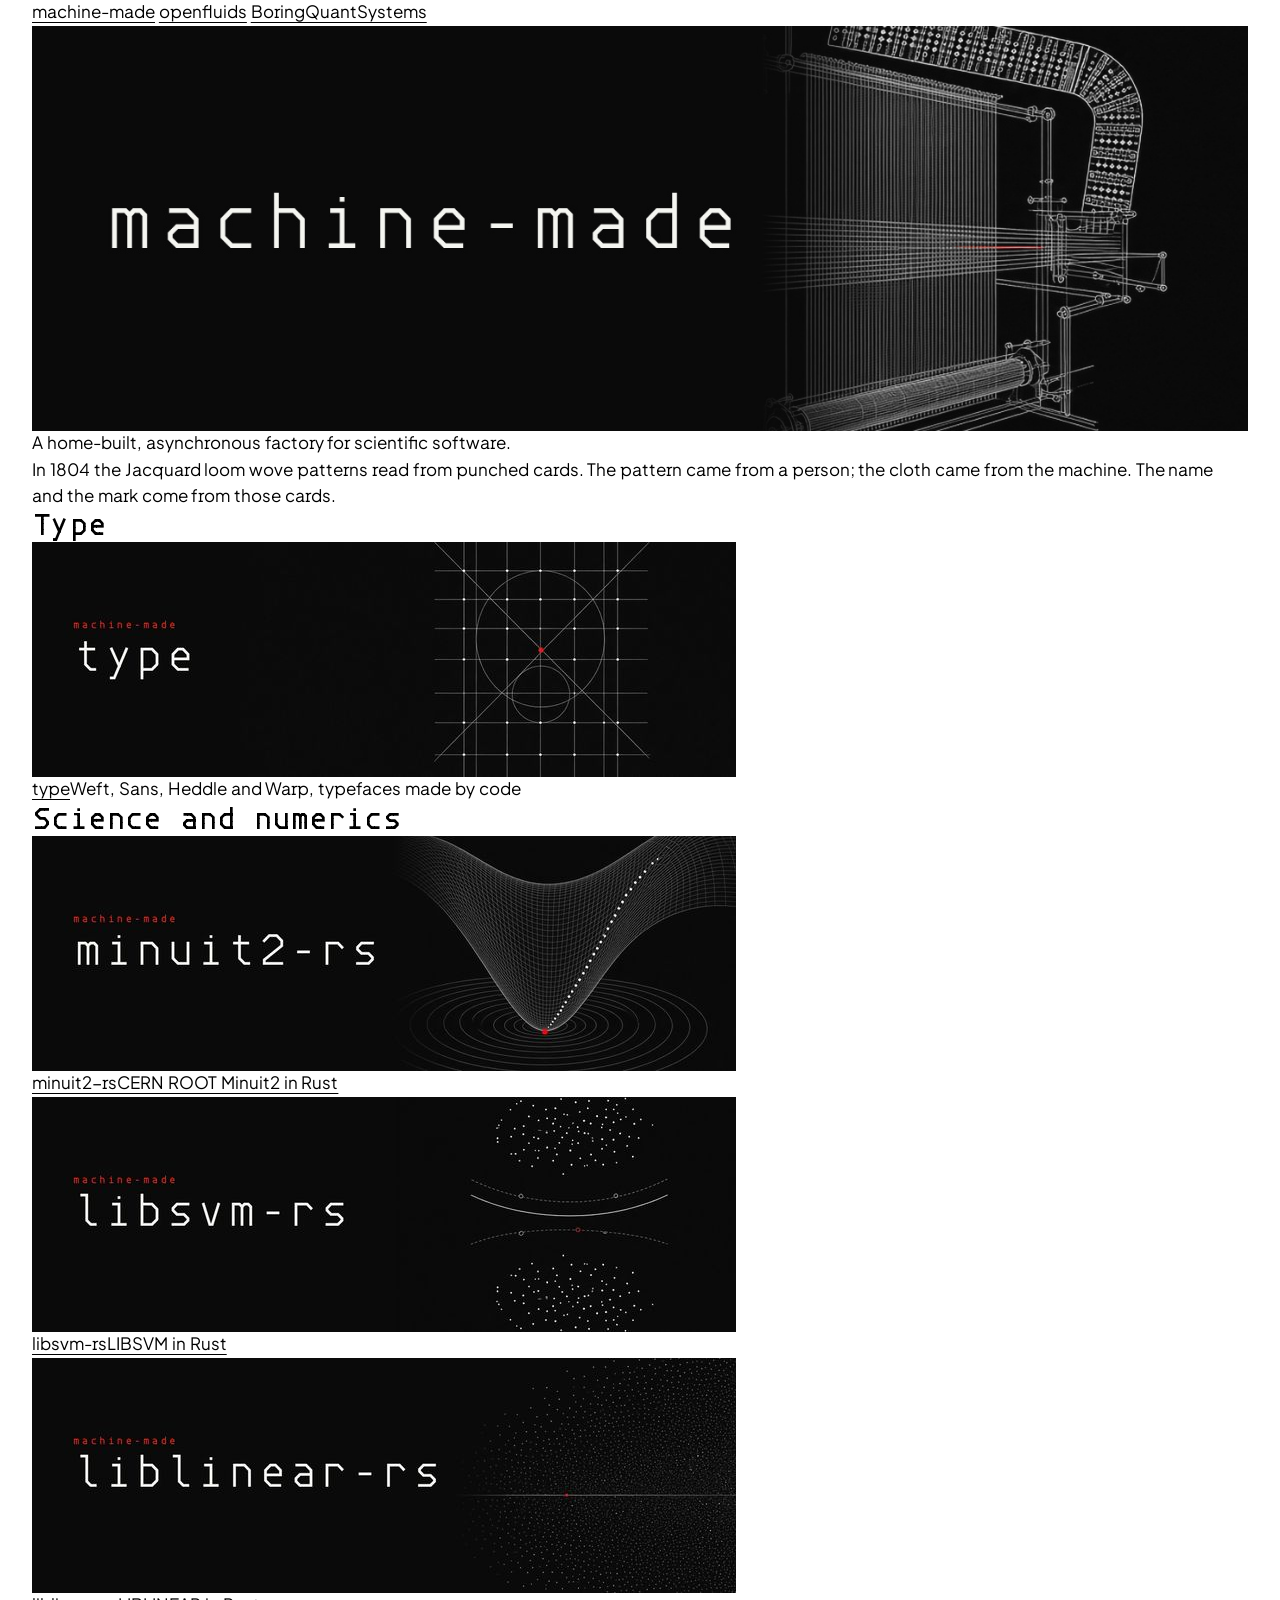
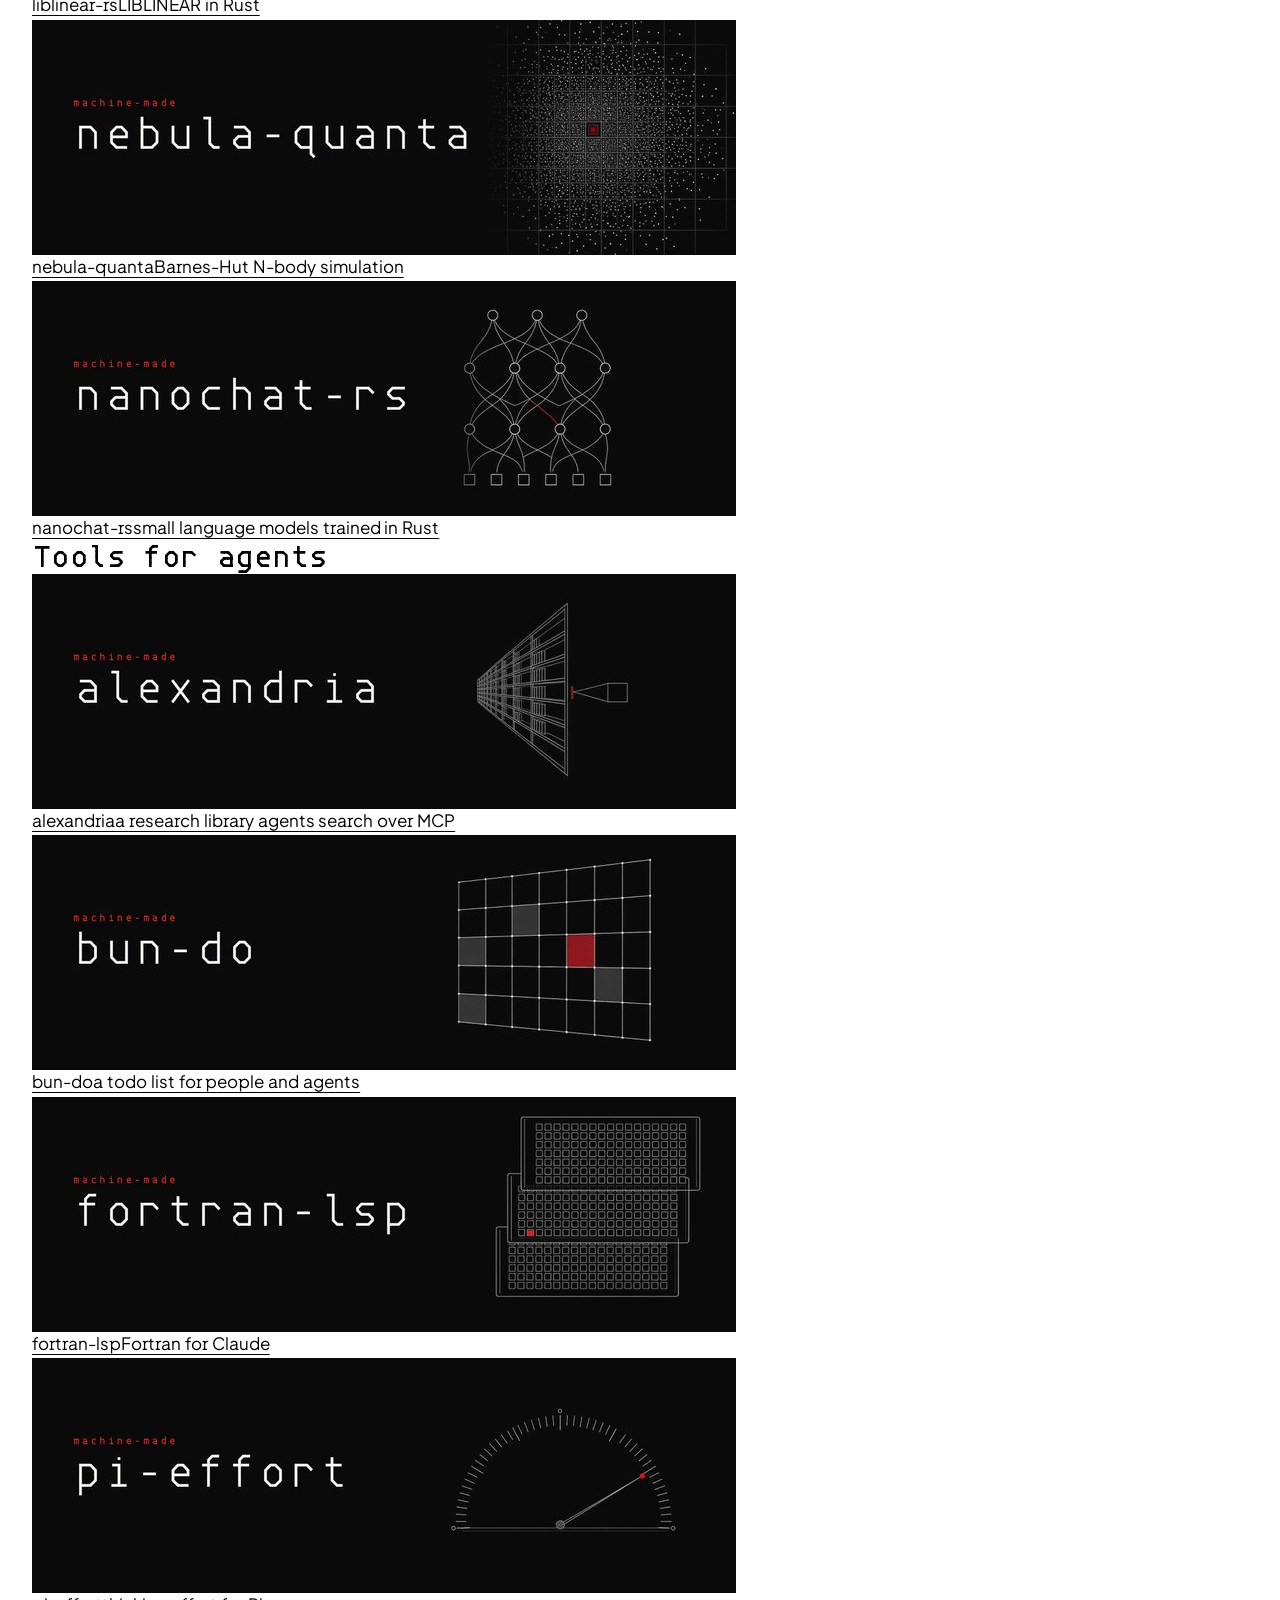
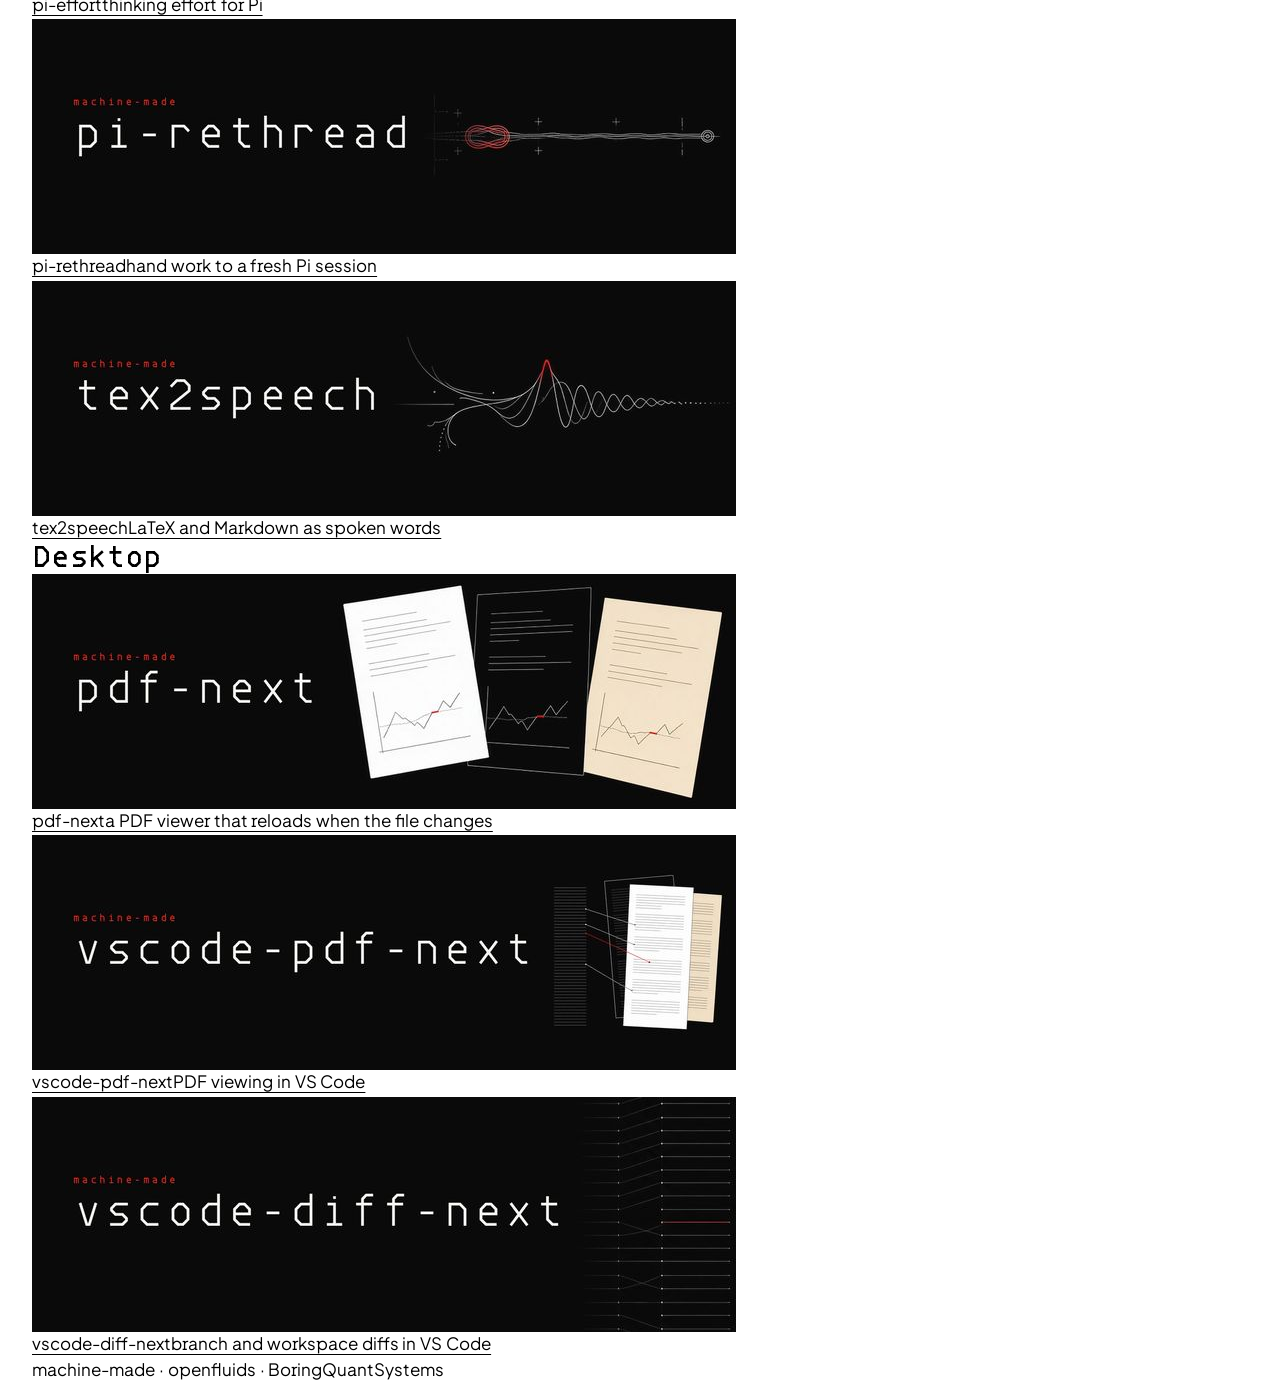
==== docs/index.html @ afbee590 "site: update docs/index.html" ====
<!doctype html>
<html lang="en">
<head>
<meta charset="utf-8">
<meta name="viewport" content="width=device-width, initial-scale=1">
<title>machine-made</title>
<meta name="description" content="A home-built, asynchronous factory for scientific software.">
<meta name="color-scheme" content="dark">
<meta name="theme-color" content="#0a0a0b">
<link rel="icon" href="mark.svg" type="image/svg+xml">
<link rel="preload" href="fonts/mm-weft.woff2" as="font" type="font/woff2" crossorigin>
<link rel="stylesheet" href="style.css">
</head>
<body>
<a class="skip" href="#main">Skip to content</a>
<header class="wrap">
<nav class="bar" aria-label="Sites">
<a href="https://machine-made.github.io/" aria-current="page">machine-made</a>
<a href="https://openfluids.github.io/">openfluids</a>
<a href="https://boringquantsystems.github.io/">BoringQuantSystems</a>
</nav>
<h1><img class="banner" src="img/banner.jpg" width="1408" height="469" alt="machine-made"></h1>
</header>
<main id="main" class="wrap">
<div class="duo">
<p class="line">A home-built, asynchronous factory for scientific software.</p>
<p class="blurb">In 1804 the Jacquard loom wove patterns read from punched cards. The pattern came from a person; the cloth came from the machine. The name and the mark come from those cards.</p>
</div>
<section aria-labelledby="g-type">
<h2 class="lbl" id="g-type">Type</h2>
<ul class="grid">
<li class="plate"><a class="pic" href="https://github.com/machine-made/type"><img src="img/type.jpg" width="704" height="235" loading="lazy" alt="type"></a><a class="nm" href="https://machine-made.github.io/type/">type</a><span class="ds">Weft, Sans, Heddle and Warp, typefaces made by code</span></li>
</ul>
</section>
<section aria-labelledby="g-science-and-numerics">
<h2 class="lbl" id="g-science-and-numerics">Science and numerics</h2>
<ul class="grid">
<li class="plate"><a class="whole" href="https://github.com/machine-made/minuit2-rs"><img src="img/minuit2-rs.jpg" width="704" height="235" loading="lazy" alt="minuit2-rs"><span class="nm">minuit2-rs</span><span class="ds">CERN ROOT Minuit2 in Rust</span></a></li>
<li class="plate"><a class="whole" href="https://github.com/machine-made/libsvm-rs"><img src="img/libsvm-rs.jpg" width="704" height="235" loading="lazy" alt="libsvm-rs"><span class="nm">libsvm-rs</span><span class="ds">LIBSVM in Rust</span></a></li>
<li class="plate"><a class="whole" href="https://github.com/machine-made/liblinear-rs"><img src="img/liblinear-rs.jpg" width="704" height="235" loading="lazy" alt="liblinear-rs"><span class="nm">liblinear-rs</span><span class="ds">LIBLINEAR in Rust</span></a></li>
<li class="plate"><a class="whole" href="https://github.com/machine-made/nebula-quanta"><img src="img/nebula-quanta.jpg" width="704" height="235" loading="lazy" alt="nebula-quanta"><span class="nm">nebula-quanta</span><span class="ds">Barnes-Hut N-body simulation</span></a></li>
<li class="plate"><a class="whole" href="https://github.com/machine-made/nanochat-rs"><img src="img/nanochat-rs.jpg" width="704" height="235" loading="lazy" alt="nanochat-rs"><span class="nm">nanochat-rs</span><span class="ds">small language models trained in Rust</span></a></li>
</ul>
</section>
<section aria-labelledby="g-tools-for-agents">
<h2 class="lbl" id="g-tools-for-agents">Tools for agents</h2>
<ul class="grid">
<li class="plate"><a class="whole" href="https://github.com/machine-made/alexandria"><img src="img/alexandria.jpg" width="704" height="235" loading="lazy" alt="alexandria"><span class="nm">alexandria</span><span class="ds">a research library agents search over MCP</span></a></li>
<li class="plate"><a class="whole" href="https://github.com/machine-made/bun-do"><img src="img/bun-do.jpg" width="704" height="235" loading="lazy" alt="bun-do"><span class="nm">bun-do</span><span class="ds">a todo list for people and agents</span></a></li>
<li class="plate"><a class="whole" href="https://github.com/machine-made/fortran-lsp"><img src="img/fortran-lsp.jpg" width="704" height="235" loading="lazy" alt="fortran-lsp"><span class="nm">fortran-lsp</span><span class="ds">Fortran for Claude</span></a></li>
<li class="plate"><a class="whole" href="https://github.com/machine-made/pi-effort"><img src="img/pi-effort.jpg" width="704" height="235" loading="lazy" alt="pi-effort"><span class="nm">pi-effort</span><span class="ds">thinking effort for Pi</span></a></li>
<li class="plate"><a class="whole" href="https://github.com/machine-made/pi-rethread"><img src="img/pi-rethread.jpg" width="704" height="235" loading="lazy" alt="pi-rethread"><span class="nm">pi-rethread</span><span class="ds">hand work to a fresh Pi session</span></a></li>
<li class="plate"><a class="whole" href="https://github.com/machine-made/tex2speech"><img src="img/tex2speech.jpg" width="704" height="235" loading="lazy" alt="tex2speech"><span class="nm">tex2speech</span><span class="ds">LaTeX and Markdown as spoken words</span></a></li>
</ul>
</section>
<section aria-labelledby="g-desktop">
<h2 class="lbl" id="g-desktop">Desktop</h2>
<ul class="grid">
<li class="plate"><a class="whole" href="https://github.com/machine-made/pdf-next"><img src="img/pdf-next.jpg" width="704" height="235" loading="lazy" alt="pdf-next"><span class="nm">pdf-next</span><span class="ds">a PDF viewer that reloads when the file changes</span></a></li>
<li class="plate"><a class="whole" href="https://github.com/machine-made/vscode-pdf-next"><img src="img/vscode-pdf-next.jpg" width="704" height="235" loading="lazy" alt="vscode-pdf-next"><span class="nm">vscode-pdf-next</span><span class="ds">PDF viewing in VS Code</span></a></li>
<li class="plate"><a class="whole" href="https://github.com/machine-made/vscode-diff-next"><img src="img/vscode-diff-next.jpg" width="704" height="235" loading="lazy" alt="vscode-diff-next"><span class="nm">vscode-diff-next</span><span class="ds">branch and workspace diffs in VS Code</span></a></li>
</ul>
</section>
</main>
<footer class="wrap">
<p>machine-made &middot; openfluids &middot; BoringQuantSystems</p>
</footer>
</body>
</html>
---- docs/style.css ----
:root{--bg:#ffffff;--fg:#000000;--muted:#595959;--rule:#d9d9d9;--red:#e5251c;--split:34.091%;--frame-ratio:1408 / 469;--weave-ratio:928 / 469;--name-chars:12;}
@media (prefers-color-scheme:dark){:root{--bg:#000000;--fg:#ffffff;--muted:#a6a6a6;--rule:#2e2e2e;--red:#e5251c;}}
@font-face {
  font-family: "machine-made Weft";
  src: url(fonts/mm-weft.woff2) format("woff2");
  font-weight: 100 900;
  font-style: normal;
  font-display: swap;
}

@font-face {
  font-family: "machine-made Sans";
  src: url(fonts/mm-sans.woff2) format("woff2");
  font-weight: 200 800;
  font-style: normal;
  font-display: swap;
}

:root {
  --sans: "machine-made Sans", system-ui, -apple-system, "Segoe UI", Roboto, sans-serif;
  --mono: "machine-made Weft", ui-monospace, "SF Mono", Menlo, Consolas, monospace;
  --s-1: 0.85rem;
  --s0: 1.0625rem;
  --s1: 1.328rem;
  --s2: 1.66rem;
  --sp-1: 4px;
  --sp-2: 8px;
  --sp-3: 16px;
  --sp-4: 24px;
  --sp-5: 32px;
  --sp-6: 48px;
  --sp-7: 64px;
  --sp-8: 96px;
  --sp-9: 128px;
  --gutter: 16px;
  --column-gap: 24px;
  --max: 1280px;
  --measure: 34rem;
  /* Weft is wide: every glyph has a 750-unit advance and narrow ink, so mono type is set tighter. */
  --mono-track: -0.06em;
  --mono-track-small: -0.03em;
  --section: var(--sp-8);
}

@media (min-width: 720px) {
  :root {
    --gutter: 24px;
  }
}

@media (min-width: 1100px) {
  :root {
    --gutter: 32px;
    --section: var(--sp-9);
  }
}

*,
*::before,
*::after {
  box-sizing: border-box;
}

html {
  color-scheme: light dark;
  -webkit-text-size-adjust: 100%;
  text-size-adjust: 100%;
}

body {
  margin: 0;
  min-height: 100vh;
  background: var(--bg);
  color: var(--fg);
  font-family: var(--sans);
  font-size: var(--s0);
  line-height: 1.55;
  /* The word space of machine-made Sans is narrow (170 units). */
  word-spacing: 0.05em;
  -webkit-font-smoothing: antialiased;
  text-rendering: optimizeLegibility;
}

h1,
h2,
h3,
p,
ul {
  margin: 0;
}

ul {
  padding: 0;
  list-style: none;
}

img {
  display: block;
  max-width: 100%;
  height: auto;
}

a {
  color: inherit;
  text-decoration-line: underline;
  text-decoration-thickness: 1px;
  text-underline-offset: 0.22em;
}

a:hover {
  text-decoration-thickness: 2px;
}

a:focus-visible {
  outline: 2px solid var(--fg);
  outline-offset: 3px;
}

.skip {
  position: absolute;
  top: -5rem;
  left: var(--gutter);
  z-index: 10;
  padding: var(--sp-2) var(--sp-3);
  background: var(--fg);
  color: var(--bg);
  font-family: var(--mono);
  font-size: var(--s-1);
  letter-spacing: var(--mono-track-small);
}

.skip:focus {
  top: var(--gutter);
}

.wrap {
  width: min(100% - 2 * var(--gutter), var(--max));
  margin-inline: auto;
}

h1,
h2,
.skip,
.projects a,
footer > .wrap {
  word-spacing: normal;
}

h2 {
  font-family: var(--mono);
  font-weight: 500;
  font-size: var(--s2);
  line-height: 1.2;
  letter-spacing: var(--mono-track);
  text-wrap: balance;
}

p {
  text-wrap: pretty;
}

.tabs {
  padding-top: var(--gutter);
}

.tabs ul {
  display: flex;
  flex-wrap: wrap;
  gap: var(--sp-2) var(--sp-4);
  margin: 0;
  padding: 0 0 var(--sp-2);
  list-style: none;
  border-bottom: 1px solid var(--rule);
}

.tabs a {
  font-family: var(--mono);
  font-size: var(--s-1);
  letter-spacing: var(--mono-track-small);
  color: var(--muted);
  text-decoration: none;
}

.tabs a:hover,
.tabs a[aria-current="page"] {
  color: var(--fg);
  text-decoration: underline;
  text-underline-offset: 0.3em;
}

.masthead {
  padding-top: var(--gutter);
}

.masthead-frame {
  display: flex;
  flex-direction: column;
}

.masthead-text {
  container-type: inline-size;
  display: flex;
  flex-direction: column;
  gap: var(--sp-6);
  padding-block: var(--sp-5) var(--sp-6);
}

.mark {
  width: 3.5rem;
  height: 3.5rem;
}

/* Weft sets 0.75 em a character, 0.67 em with the -0.08 em tracking. A long name shrinks to fit its
   column instead of running into the weave; a short name keeps the size the scale gives it. */
.masthead h1 {
  font-family: var(--mono);
  font-weight: 500;
  font-size: min(clamp(1.9rem, 9vw, 3rem), calc(95cqi / (var(--name-chars) * 0.67)));
  line-height: 1;
  letter-spacing: -0.08em;
  /* FRAG 12: ink-trap notches, the body-safe range of Weft. Only the name has it. */
  font-variation-settings: "FRAG" 12;
}

.tagline,
.subtitle {
  font-size: var(--s1);
  line-height: 1.3;
}

.tagline {
  margin-top: var(--sp-3);
}

.tagline span {
  display: block;
}

.subtitle {
  margin-top: var(--sp-1);
  color: var(--muted);
}

.hero {
  width: 100%;
  aspect-ratio: var(--weave-ratio);
  object-fit: cover;
  object-position: 100% 50%;
}

@media (min-width: 720px) {
  .hero {
    aspect-ratio: var(--frame-ratio);
  }

  .masthead-frame {
    position: relative;
  }

  .masthead-text {
    position: absolute;
    inset: 0 auto 0 0;
    z-index: 1;
    width: var(--split);
    justify-content: space-between;
    padding: 0 var(--sp-3) var(--sp-3) 0;
  }

  .mark {
    width: clamp(2rem, 4.4vw, 3.5rem);
    height: clamp(2rem, 4.4vw, 3.5rem);
  }

  .masthead h1 {
    font-size: min(clamp(1.5rem, 3.4vw, 3.25rem), calc(95cqi / (var(--name-chars) * 0.67)));
  }

  .tagline {
    margin-top: var(--sp-4);
  }

  .tagline,
  .subtitle {
    font-size: clamp(1rem, 1.5vw, var(--s1));
  }
}

.section {
  margin-top: var(--section);
}

.section > .wrap {
  padding-top: var(--sp-4);
}

.punch {
  display: block;
  width: min(100% - 2 * var(--gutter), var(--max));
  height: 8px;
  margin-inline: auto;
  object-fit: none;
  object-position: left center;
}

.split h2 {
  margin-bottom: var(--sp-4);
}

@media (min-width: 720px) {
  .split {
    display: grid;
    grid-template-columns: var(--split) minmax(0, 1fr);
    align-items: baseline;
  }

  .split h2 {
    margin-bottom: 0;
  }
}

.split > p,
.projects p,
.papers p {
  max-width: var(--measure);
}

.projects li,
.papers li {
  display: grid;
  position: relative;
  gap: var(--sp-1);
  padding-block: var(--sp-3);
}

.projects li:first-child,
.papers li:first-child {
  padding-top: 0;
}

.projects li + li,
.papers li + li {
  border-top: 1px solid var(--rule);
}

@media (min-width: 1000px) {
  .projects li,
  .papers li {
    grid-template-columns: 13rem minmax(0, 1fr);
    gap: var(--sp-4);
    align-items: baseline;
  }
}

.papers .status {
  font-family: var(--mono);
  font-size: var(--s-1);
  letter-spacing: var(--mono-track-small);
  color: var(--muted);
}

.projects a {
  justify-self: start;
  font-family: var(--mono);
  font-weight: 500;
  letter-spacing: var(--mono-track-small);
}

.projects .site {
  position: relative;
  z-index: 1;
  margin-left: var(--sp-2);
  font-family: var(--mono);
  font-weight: 500;
  letter-spacing: var(--mono-track-small);
}

.projects .site::after {
  content: none;
}

.projects a::after {
  content: "";
  position: absolute;
  inset: 0;
}

.projects a:focus-visible {
  outline: none;
}

.projects a:focus-visible::after {
  outline: 2px solid var(--fg);
  outline-offset: -2px;
}

footer > .wrap {
  display: flex;
  flex-wrap: wrap;
  justify-content: space-between;
  gap: var(--sp-2) var(--sp-4);
  padding-bottom: var(--sp-7);
  color: var(--muted);
  font-family: var(--mono);
  font-size: var(--s-1);
  letter-spacing: var(--mono-track-small);
}
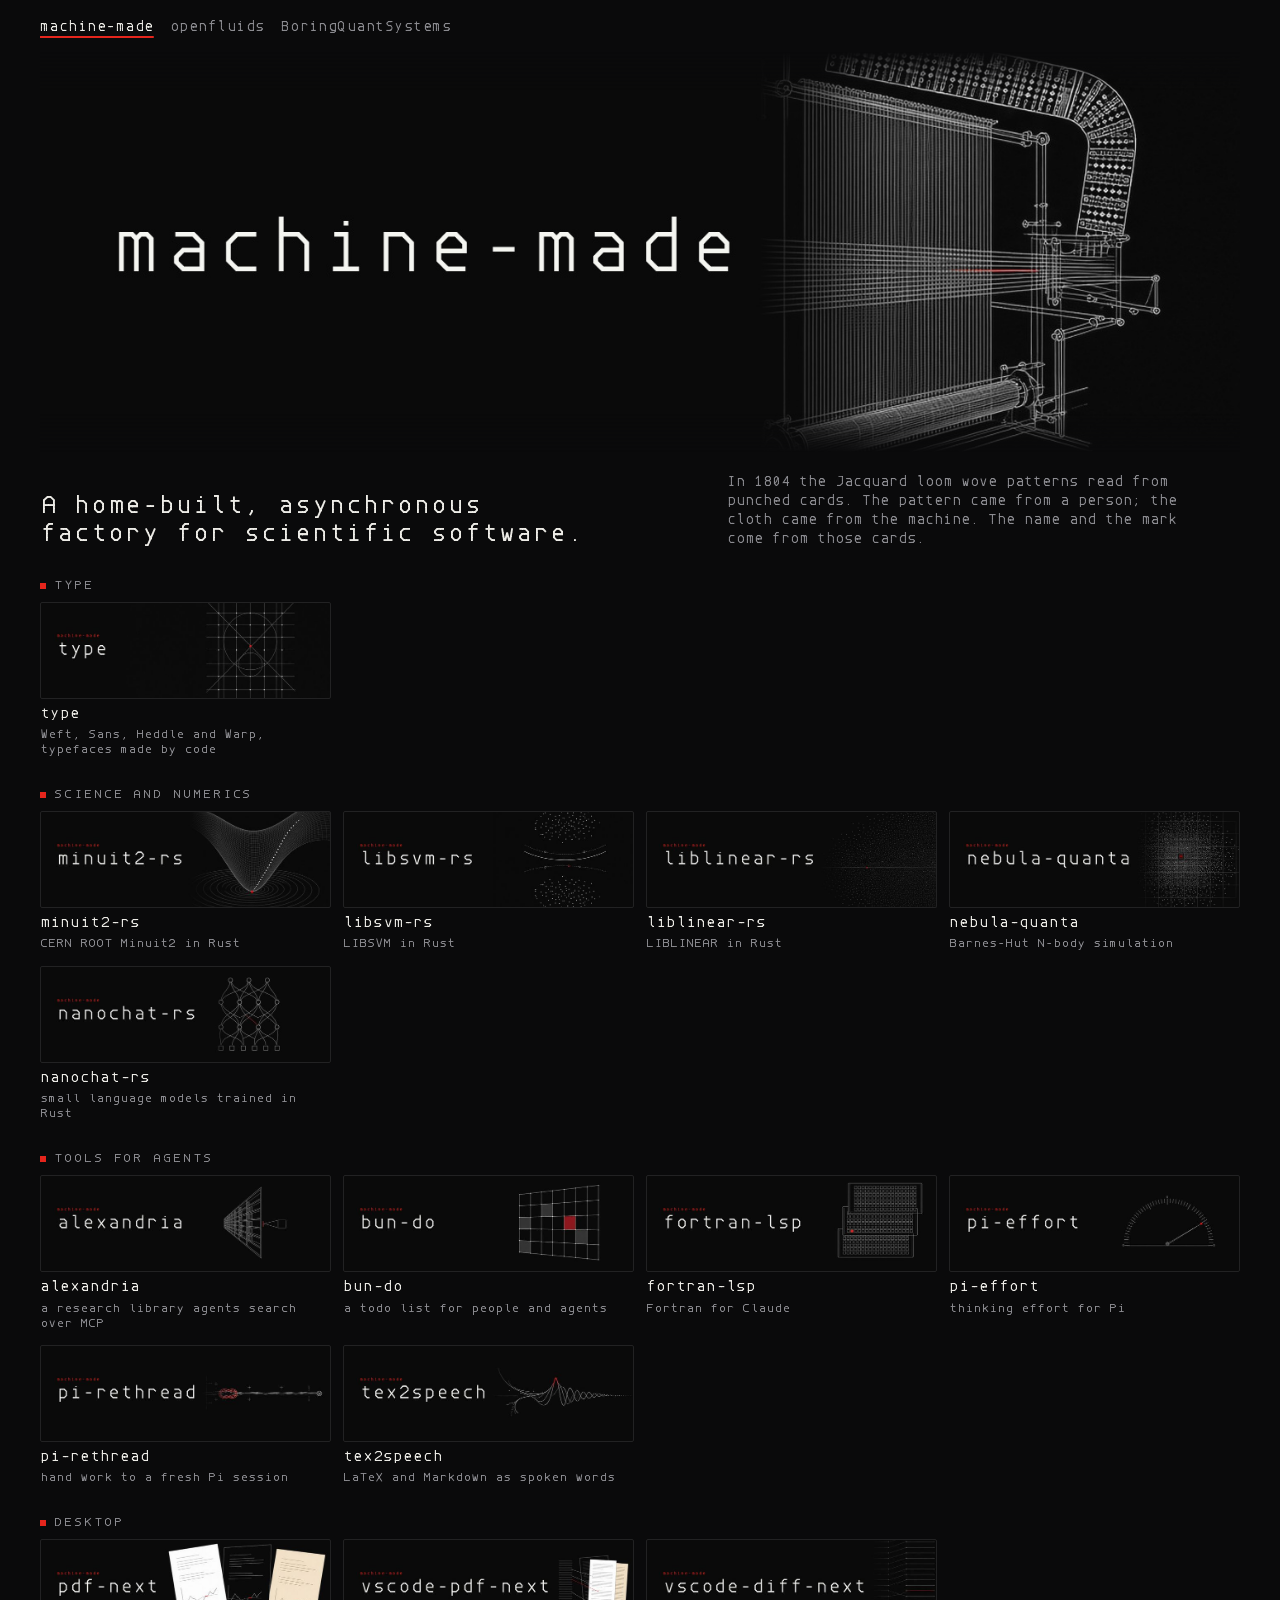
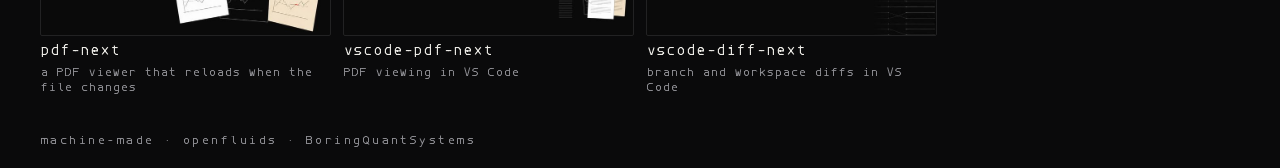
==== commit 539b3631: "site: update docs/index.html" ====
--- a/docs/index.html
+++ b/docs/index.html
@@ -29,36 +29,36 @@
 <section aria-labelledby="g-type">
 <h2 class="lbl" id="g-type">Type</h2>
 <ul class="grid">
-<li class="plate"><a class="pic" href="https://github.com/machine-made/type"><img src="img/type.jpg" width="704" height="235" loading="lazy" alt="type"></a><a class="nm" href="https://machine-made.github.io/type/">type</a><span class="ds">Weft, Sans, Heddle and Warp, typefaces made by code</span></li>
+<li class="plate"><a class="pic" href="https://github.com/machine-made/type" aria-label="type repository"><img src="img/type.jpg" width="704" height="235" loading="lazy" alt=""></a><a class="nm" href="https://machine-made.github.io/type/">type</a><span class="ds">Weft, Sans, Heddle and Warp, typefaces made by code</span></li>
 </ul>
 </section>
 <section aria-labelledby="g-science-and-numerics">
 <h2 class="lbl" id="g-science-and-numerics">Science and numerics</h2>
 <ul class="grid">
-<li class="plate"><a class="whole" href="https://github.com/machine-made/minuit2-rs"><img src="img/minuit2-rs.jpg" width="704" height="235" loading="lazy" alt="minuit2-rs"><span class="nm">minuit2-rs</span><span class="ds">CERN ROOT Minuit2 in Rust</span></a></li>
-<li class="plate"><a class="whole" href="https://github.com/machine-made/libsvm-rs"><img src="img/libsvm-rs.jpg" width="704" height="235" loading="lazy" alt="libsvm-rs"><span class="nm">libsvm-rs</span><span class="ds">LIBSVM in Rust</span></a></li>
-<li class="plate"><a class="whole" href="https://github.com/machine-made/liblinear-rs"><img src="img/liblinear-rs.jpg" width="704" height="235" loading="lazy" alt="liblinear-rs"><span class="nm">liblinear-rs</span><span class="ds">LIBLINEAR in Rust</span></a></li>
-<li class="plate"><a class="whole" href="https://github.com/machine-made/nebula-quanta"><img src="img/nebula-quanta.jpg" width="704" height="235" loading="lazy" alt="nebula-quanta"><span class="nm">nebula-quanta</span><span class="ds">Barnes-Hut N-body simulation</span></a></li>
-<li class="plate"><a class="whole" href="https://github.com/machine-made/nanochat-rs"><img src="img/nanochat-rs.jpg" width="704" height="235" loading="lazy" alt="nanochat-rs"><span class="nm">nanochat-rs</span><span class="ds">small language models trained in Rust</span></a></li>
+<li class="plate"><a class="whole" href="https://github.com/machine-made/minuit2-rs"><img src="img/minuit2-rs.jpg" width="704" height="235" loading="lazy" alt=""><span class="nm">minuit2-rs</span><span class="ds">CERN ROOT Minuit2 in Rust</span></a></li>
+<li class="plate"><a class="whole" href="https://github.com/machine-made/libsvm-rs"><img src="img/libsvm-rs.jpg" width="704" height="235" loading="lazy" alt=""><span class="nm">libsvm-rs</span><span class="ds">LIBSVM in Rust</span></a></li>
+<li class="plate"><a class="whole" href="https://github.com/machine-made/liblinear-rs"><img src="img/liblinear-rs.jpg" width="704" height="235" loading="lazy" alt=""><span class="nm">liblinear-rs</span><span class="ds">LIBLINEAR in Rust</span></a></li>
+<li class="plate"><a class="whole" href="https://github.com/machine-made/nebula-quanta"><img src="img/nebula-quanta.jpg" width="704" height="235" loading="lazy" alt=""><span class="nm">nebula-quanta</span><span class="ds">Barnes-Hut N-body simulation</span></a></li>
+<li class="plate"><a class="whole" href="https://github.com/machine-made/nanochat-rs"><img src="img/nanochat-rs.jpg" width="704" height="235" loading="lazy" alt=""><span class="nm">nanochat-rs</span><span class="ds">small language models trained in Rust</span></a></li>
 </ul>
 </section>
 <section aria-labelledby="g-tools-for-agents">
 <h2 class="lbl" id="g-tools-for-agents">Tools for agents</h2>
 <ul class="grid">
-<li class="plate"><a class="whole" href="https://github.com/machine-made/alexandria"><img src="img/alexandria.jpg" width="704" height="235" loading="lazy" alt="alexandria"><span class="nm">alexandria</span><span class="ds">a research library agents search over MCP</span></a></li>
-<li class="plate"><a class="whole" href="https://github.com/machine-made/bun-do"><img src="img/bun-do.jpg" width="704" height="235" loading="lazy" alt="bun-do"><span class="nm">bun-do</span><span class="ds">a todo list for people and agents</span></a></li>
-<li class="plate"><a class="whole" href="https://github.com/machine-made/fortran-lsp"><img src="img/fortran-lsp.jpg" width="704" height="235" loading="lazy" alt="fortran-lsp"><span class="nm">fortran-lsp</span><span class="ds">Fortran for Claude</span></a></li>
-<li class="plate"><a class="whole" href="https://github.com/machine-made/pi-effort"><img src="img/pi-effort.jpg" width="704" height="235" loading="lazy" alt="pi-effort"><span class="nm">pi-effort</span><span class="ds">thinking effort for Pi</span></a></li>
-<li class="plate"><a class="whole" href="https://github.com/machine-made/pi-rethread"><img src="img/pi-rethread.jpg" width="704" height="235" loading="lazy" alt="pi-rethread"><span class="nm">pi-rethread</span><span class="ds">hand work to a fresh Pi session</span></a></li>
-<li class="plate"><a class="whole" href="https://github.com/machine-made/tex2speech"><img src="img/tex2speech.jpg" width="704" height="235" loading="lazy" alt="tex2speech"><span class="nm">tex2speech</span><span class="ds">LaTeX and Markdown as spoken words</span></a></li>
+<li class="plate"><a class="whole" href="https://github.com/machine-made/alexandria"><img src="img/alexandria.jpg" width="704" height="235" loading="lazy" alt=""><span class="nm">alexandria</span><span class="ds">a research library agents search over MCP</span></a></li>
+<li class="plate"><a class="whole" href="https://github.com/machine-made/bun-do"><img src="img/bun-do.jpg" width="704" height="235" loading="lazy" alt=""><span class="nm">bun-do</span><span class="ds">a todo list for people and agents</span></a></li>
+<li class="plate"><a class="whole" href="https://github.com/machine-made/fortran-lsp"><img src="img/fortran-lsp.jpg" width="704" height="235" loading="lazy" alt=""><span class="nm">fortran-lsp</span><span class="ds">Fortran for Claude</span></a></li>
+<li class="plate"><a class="whole" href="https://github.com/machine-made/pi-effort"><img src="img/pi-effort.jpg" width="704" height="235" loading="lazy" alt=""><span class="nm">pi-effort</span><span class="ds">thinking effort for Pi</span></a></li>
+<li class="plate"><a class="whole" href="https://github.com/machine-made/pi-rethread"><img src="img/pi-rethread.jpg" width="704" height="235" loading="lazy" alt=""><span class="nm">pi-rethread</span><span class="ds">hand work to a fresh Pi session</span></a></li>
+<li class="plate"><a class="whole" href="https://github.com/machine-made/tex2speech"><img src="img/tex2speech.jpg" width="704" height="235" loading="lazy" alt=""><span class="nm">tex2speech</span><span class="ds">LaTeX and Markdown as spoken words</span></a></li>
 </ul>
 </section>
 <section aria-labelledby="g-desktop">
 <h2 class="lbl" id="g-desktop">Desktop</h2>
 <ul class="grid">
-<li class="plate"><a class="whole" href="https://github.com/machine-made/pdf-next"><img src="img/pdf-next.jpg" width="704" height="235" loading="lazy" alt="pdf-next"><span class="nm">pdf-next</span><span class="ds">a PDF viewer that reloads when the file changes</span></a></li>
-<li class="plate"><a class="whole" href="https://github.com/machine-made/vscode-pdf-next"><img src="img/vscode-pdf-next.jpg" width="704" height="235" loading="lazy" alt="vscode-pdf-next"><span class="nm">vscode-pdf-next</span><span class="ds">PDF viewing in VS Code</span></a></li>
-<li class="plate"><a class="whole" href="https://github.com/machine-made/vscode-diff-next"><img src="img/vscode-diff-next.jpg" width="704" height="235" loading="lazy" alt="vscode-diff-next"><span class="nm">vscode-diff-next</span><span class="ds">branch and workspace diffs in VS Code</span></a></li>
+<li class="plate"><a class="whole" href="https://github.com/machine-made/pdf-next"><img src="img/pdf-next.jpg" width="704" height="235" loading="lazy" alt=""><span class="nm">pdf-next</span><span class="ds">a PDF viewer that reloads when the file changes</span></a></li>
+<li class="plate"><a class="whole" href="https://github.com/machine-made/vscode-pdf-next"><img src="img/vscode-pdf-next.jpg" width="704" height="235" loading="lazy" alt=""><span class="nm">vscode-pdf-next</span><span class="ds">PDF viewing in VS Code</span></a></li>
+<li class="plate"><a class="whole" href="https://github.com/machine-made/vscode-diff-next"><img src="img/vscode-diff-next.jpg" width="704" height="235" loading="lazy" alt=""><span class="nm">vscode-diff-next</span><span class="ds">branch and workspace diffs in VS Code</span></a></li>
 </ul>
 </section>
 </main>
--- a/docs/style.css
+++ b/docs/style.css
@@ -1,45 +1,10 @@
-:root{--bg:#ffffff;--fg:#000000;--muted:#595959;--rule:#d9d9d9;--red:#e5251c;--split:34.091%;--frame-ratio:1408 / 469;--weave-ratio:928 / 469;--name-chars:12;}
-@media (prefers-color-scheme:dark){:root{--bg:#000000;--fg:#ffffff;--muted:#a6a6a6;--rule:#2e2e2e;--red:#e5251c;}}
-@font-face {
-  font-family: "machine-made Weft";
-  src: url(fonts/mm-weft.woff2) format("woff2");
-  font-weight: 100 900;
-  font-style: normal;
-  font-display: swap;
-}
-
-@font-face {
-  font-family: "machine-made Sans";
-  src: url(fonts/mm-sans.woff2) format("woff2");
-  font-weight: 200 800;
-  font-style: normal;
-  font-display: swap;
-}
+@font-face{font-family:"machine-made Weft";src:url(fonts/mm-weft.woff2) format("woff2");font-weight:100 900;font-style:normal;font-display:swap}
+:root{--bg:#0a0a0b;--fg:#ecebe6;--muted:#8b8b90;--accent:#e5251c;--edge:#222223;--font:"machine-made Weft", ui-monospace, "SF Mono", Menlo, Consolas, monospace;--mono:"machine-made Weft", ui-monospace, "SF Mono", Menlo, Consolas, monospace;--fs:0.875rem;--ls:1.375rem;}
+/* The colours, the fonts and the sizes of a house come first, from build.py (:root). */
 
 :root {
-  --sans: "machine-made Sans", system-ui, -apple-system, "Segoe UI", Roboto, sans-serif;
-  --mono: "machine-made Weft", ui-monospace, "SF Mono", Menlo, Consolas, monospace;
-  --s-1: 0.85rem;
-  --s0: 1.0625rem;
-  --s1: 1.328rem;
-  --s2: 1.66rem;
-  --sp-1: 4px;
-  --sp-2: 8px;
-  --sp-3: 16px;
-  --sp-4: 24px;
-  --sp-5: 32px;
-  --sp-6: 48px;
-  --sp-7: 64px;
-  --sp-8: 96px;
-  --sp-9: 128px;
   --gutter: 16px;
-  --column-gap: 24px;
-  --max: 1280px;
-  --measure: 34rem;
-  /* Weft is wide: every glyph has a 750-unit advance and narrow ink, so mono type is set tighter. */
-  --mono-track: -0.06em;
-  --mono-track-small: -0.03em;
-  --section: var(--sp-8);
+  --max: 1200px;
 }
 
 @media (min-width: 720px) {
@@ -51,7 +16,6 @@
 @media (min-width: 1100px) {
   :root {
     --gutter: 32px;
-    --section: var(--sp-9);
   }
 }
 
@@ -62,7 +26,7 @@
 }
 
 html {
-  color-scheme: light dark;
+  color-scheme: dark;
   -webkit-text-size-adjust: 100%;
   text-size-adjust: 100%;
 }
@@ -70,20 +34,15 @@
 body {
   margin: 0;
   min-height: 100vh;
+  padding-block: 14px 22px;
   background: var(--bg);
   color: var(--fg);
-  font-family: var(--sans);
-  font-size: var(--s0);
-  line-height: 1.55;
-  /* The word space of machine-made Sans is narrow (170 units). */
-  word-spacing: 0.05em;
+  font: 400 var(--fs) / 1.55 var(--font);
   -webkit-font-smoothing: antialiased;
-  text-rendering: optimizeLegibility;
 }
 
 h1,
 h2,
-h3,
 p,
 ul {
   margin: 0;
@@ -102,18 +61,13 @@
 
 a {
   color: inherit;
-  text-decoration-line: underline;
-  text-decoration-thickness: 1px;
-  text-underline-offset: 0.22em;
-}
-
-a:hover {
-  text-decoration-thickness: 2px;
+  text-decoration: none;
 }
 
 a:focus-visible {
-  outline: 2px solid var(--fg);
+  outline: 2px solid var(--accent);
   outline-offset: 3px;
+  border-radius: 2px;
 }
 
 .skip {
@@ -121,16 +75,15 @@
   top: -5rem;
   left: var(--gutter);
   z-index: 10;
-  padding: var(--sp-2) var(--sp-3);
+  padding: 8px 16px;
   background: var(--fg);
   color: var(--bg);
   font-family: var(--mono);
-  font-size: var(--s-1);
-  letter-spacing: var(--mono-track-small);
+  font-size: 0.75rem;
 }
 
 .skip:focus {
-  top: var(--gutter);
+  top: 8px;
 }
 
 .wrap {
@@ -138,269 +91,153 @@
   margin-inline: auto;
 }
 
-h1,
-h2,
-.skip,
-.projects a,
-footer > .wrap {
-  word-spacing: normal;
-}
-
-h2 {
-  font-family: var(--mono);
-  font-weight: 500;
-  font-size: var(--s2);
-  line-height: 1.2;
-  letter-spacing: var(--mono-track);
-  text-wrap: balance;
-}
-
-p {
-  text-wrap: pretty;
-}
-
-.tabs {
-  padding-top: var(--gutter);
-}
-
-.tabs ul {
+/* The top bar: the three sites. Weft sets it on every house. */
+.bar {
   display: flex;
   flex-wrap: wrap;
-  gap: var(--sp-2) var(--sp-4);
-  margin: 0;
-  padding: 0 0 var(--sp-2);
-  list-style: none;
-  border-bottom: 1px solid var(--rule);
-}
-
-.tabs a {
-  font-family: var(--mono);
-  font-size: var(--s-1);
-  letter-spacing: var(--mono-track-small);
-  color: var(--muted);
-  text-decoration: none;
-}
-
-.tabs a:hover,
-.tabs a[aria-current="page"] {
+  gap: 0 16px;
+  margin-bottom: 14px;
+  font: 400 0.75rem / 1 var(--mono);
+  letter-spacing: 0.04em;
+}
+
+.bar a {
+  padding-block: 6px;
+  color: var(--muted);
+}
+
+.bar a[aria-current="page"] {
   color: var(--fg);
-  text-decoration: underline;
-  text-underline-offset: 0.3em;
-}
-
-.masthead {
-  padding-top: var(--gutter);
-}
-
-.masthead-frame {
+  text-decoration: underline 2px var(--accent);
+  text-underline-offset: 6px;
+}
+
+/* The banner is the image of the GitHub profile. Its top and bottom edges fade into the ground. */
+.banner {
+  display: block;
+  width: 100%;
+  aspect-ratio: 1408 / 469;
+  object-fit: cover;
+  mask-image: linear-gradient(transparent, #000 10%, #000 90%, transparent);
+}
+
+.duo {
+  display: grid;
+  grid-template-columns: minmax(0, 1.3fr) minmax(0, 1fr);
+  gap: 20px;
+  align-items: end;
+  margin-top: 20px;
+}
+
+.line {
+  font-size: var(--ls);
+  line-height: 1.3;
+  text-wrap: balance;
+}
+
+.blurb {
+  max-width: 52ch;
+  font-size: calc(var(--fs) * 0.88);
+  color: var(--muted);
+}
+
+@media (max-width: 520px) {
+  .duo {
+    grid-template-columns: 1fr;
+  }
+}
+
+/* A small group label, set in Weft with a square of the accent colour. */
+.lbl {
   display: flex;
-  flex-direction: column;
-}
-
-.masthead-text {
-  container-type: inline-size;
-  display: flex;
-  flex-direction: column;
-  gap: var(--sp-6);
-  padding-block: var(--sp-5) var(--sp-6);
-}
-
-.mark {
-  width: 3.5rem;
-  height: 3.5rem;
-}
-
-/* Weft sets 0.75 em a character, 0.67 em with the -0.08 em tracking. A long name shrinks to fit its
-   column instead of running into the weave; a short name keeps the size the scale gives it. */
-.masthead h1 {
-  font-family: var(--mono);
-  font-weight: 500;
-  font-size: min(clamp(1.9rem, 9vw, 3rem), calc(95cqi / (var(--name-chars) * 0.67)));
-  line-height: 1;
-  letter-spacing: -0.08em;
-  /* FRAG 12: ink-trap notches, the body-safe range of Weft. Only the name has it. */
-  font-variation-settings: "FRAG" 12;
-}
-
-.tagline,
-.subtitle {
-  font-size: var(--s1);
-  line-height: 1.3;
-}
-
-.tagline {
-  margin-top: var(--sp-3);
-}
-
-.tagline span {
-  display: block;
-}
-
-.subtitle {
-  margin-top: var(--sp-1);
-  color: var(--muted);
-}
-
-.hero {
+  align-items: center;
+  gap: 8px;
+  margin: 32px 0 10px;
+  font: 400 0.71875rem / 1 var(--mono);
+  letter-spacing: 0.08em;
+  text-transform: uppercase;
+  color: var(--muted);
+}
+
+.lbl::before {
+  content: "";
+  width: 6px;
+  height: 6px;
+  background: var(--accent);
+}
+
+.grid {
+  display: grid;
+  grid-template-columns: repeat(auto-fill, minmax(min(100%, 240px), 1fr));
+  gap: 14px 12px;
+}
+
+.plate {
+  display: grid;
+  align-content: start;
+  gap: 4px;
+  min-width: 0;
+}
+
+.whole {
+  display: grid;
+  gap: 4px;
+  min-width: 0;
+}
+
+.pic {
+  display: block;
+  overflow: hidden;
+}
+
+.plate img {
+  display: block;
   width: 100%;
-  aspect-ratio: var(--weave-ratio);
+  aspect-ratio: 3 / 1;
   object-fit: cover;
-  object-position: 100% 50%;
-}
-
-@media (min-width: 720px) {
-  .hero {
-    aspect-ratio: var(--frame-ratio);
-  }
-
-  .masthead-frame {
-    position: relative;
-  }
-
-  .masthead-text {
-    position: absolute;
-    inset: 0 auto 0 0;
-    z-index: 1;
-    width: var(--split);
-    justify-content: space-between;
-    padding: 0 var(--sp-3) var(--sp-3) 0;
-  }
-
-  .mark {
-    width: clamp(2rem, 4.4vw, 3.5rem);
-    height: clamp(2rem, 4.4vw, 3.5rem);
-  }
-
-  .masthead h1 {
-    font-size: min(clamp(1.5rem, 3.4vw, 3.25rem), calc(95cqi / (var(--name-chars) * 0.67)));
-  }
-
-  .tagline {
-    margin-top: var(--sp-4);
-  }
-
-  .tagline,
-  .subtitle {
-    font-size: clamp(1rem, 1.5vw, var(--s1));
-  }
-}
-
-.section {
-  margin-top: var(--section);
-}
-
-.section > .wrap {
-  padding-top: var(--sp-4);
-}
-
-.punch {
-  display: block;
-  width: min(100% - 2 * var(--gutter), var(--max));
-  height: 8px;
-  margin-inline: auto;
-  object-fit: none;
-  object-position: left center;
-}
-
-.split h2 {
-  margin-bottom: var(--sp-4);
-}
-
-@media (min-width: 720px) {
-  .split {
-    display: grid;
-    grid-template-columns: var(--split) minmax(0, 1fr);
-    align-items: baseline;
-  }
-
-  .split h2 {
-    margin-bottom: 0;
-  }
-}
-
-.split > p,
-.projects p,
-.papers p {
-  max-width: var(--measure);
-}
-
-.projects li,
-.papers li {
-  display: grid;
-  position: relative;
-  gap: var(--sp-1);
-  padding-block: var(--sp-3);
-}
-
-.projects li:first-child,
-.papers li:first-child {
-  padding-top: 0;
-}
-
-.projects li + li,
-.papers li + li {
-  border-top: 1px solid var(--rule);
-}
-
-@media (min-width: 1000px) {
-  .projects li,
-  .papers li {
-    grid-template-columns: 13rem minmax(0, 1fr);
-    gap: var(--sp-4);
-    align-items: baseline;
-  }
-}
-
-.papers .status {
-  font-family: var(--mono);
-  font-size: var(--s-1);
-  letter-spacing: var(--mono-track-small);
-  color: var(--muted);
-}
-
-.projects a {
-  justify-self: start;
-  font-family: var(--mono);
-  font-weight: 500;
-  letter-spacing: var(--mono-track-small);
-}
-
-.projects .site {
-  position: relative;
-  z-index: 1;
-  margin-left: var(--sp-2);
-  font-family: var(--mono);
-  font-weight: 500;
-  letter-spacing: var(--mono-track-small);
-}
-
-.projects .site::after {
-  content: none;
-}
-
-.projects a::after {
-  content: "";
-  position: absolute;
-  inset: 0;
-}
-
-.projects a:focus-visible {
-  outline: none;
-}
-
-.projects a:focus-visible::after {
-  outline: 2px solid var(--fg);
-  outline-offset: -2px;
-}
-
-footer > .wrap {
-  display: flex;
-  flex-wrap: wrap;
-  justify-content: space-between;
-  gap: var(--sp-2) var(--sp-4);
-  padding-bottom: var(--sp-7);
-  color: var(--muted);
-  font-family: var(--mono);
-  font-size: var(--s-1);
-  letter-spacing: var(--mono-track-small);
-}
+  outline: 1px solid var(--edge);
+  outline-offset: -1px;
+  border-radius: 2px;
+}
+
+.plate .nm {
+  font-size: calc(var(--fs) * 0.95);
+  overflow-wrap: anywhere;
+}
+
+.plate .ds {
+  font-size: calc(var(--fs) * 0.8);
+  color: var(--muted);
+  line-height: 1.35;
+  overflow-wrap: anywhere;
+}
+
+footer {
+  margin-top: 40px;
+  font: 400 0.71875rem / 1 var(--mono);
+  letter-spacing: 0.04em;
+  color: var(--muted);
+}
+
+/* Hover effects only for pointers that hover. Motion only when the reader has not asked for less. */
+@media (hover: hover) {
+  .whole:hover .nm,
+  .nm:hover {
+    text-decoration: underline 1px var(--accent);
+    text-underline-offset: 0.2em;
+  }
+}
+
+@media (prefers-reduced-motion: no-preference) {
+  a,
+  img {
+    transition: color 0.2s ease, transform 0.2s ease;
+  }
+}
+
+@media (hover: hover) and (prefers-reduced-motion: no-preference) {
+  .whole:hover img,
+  .pic:hover img {
+    transform: scale(1.02);
+  }
+}
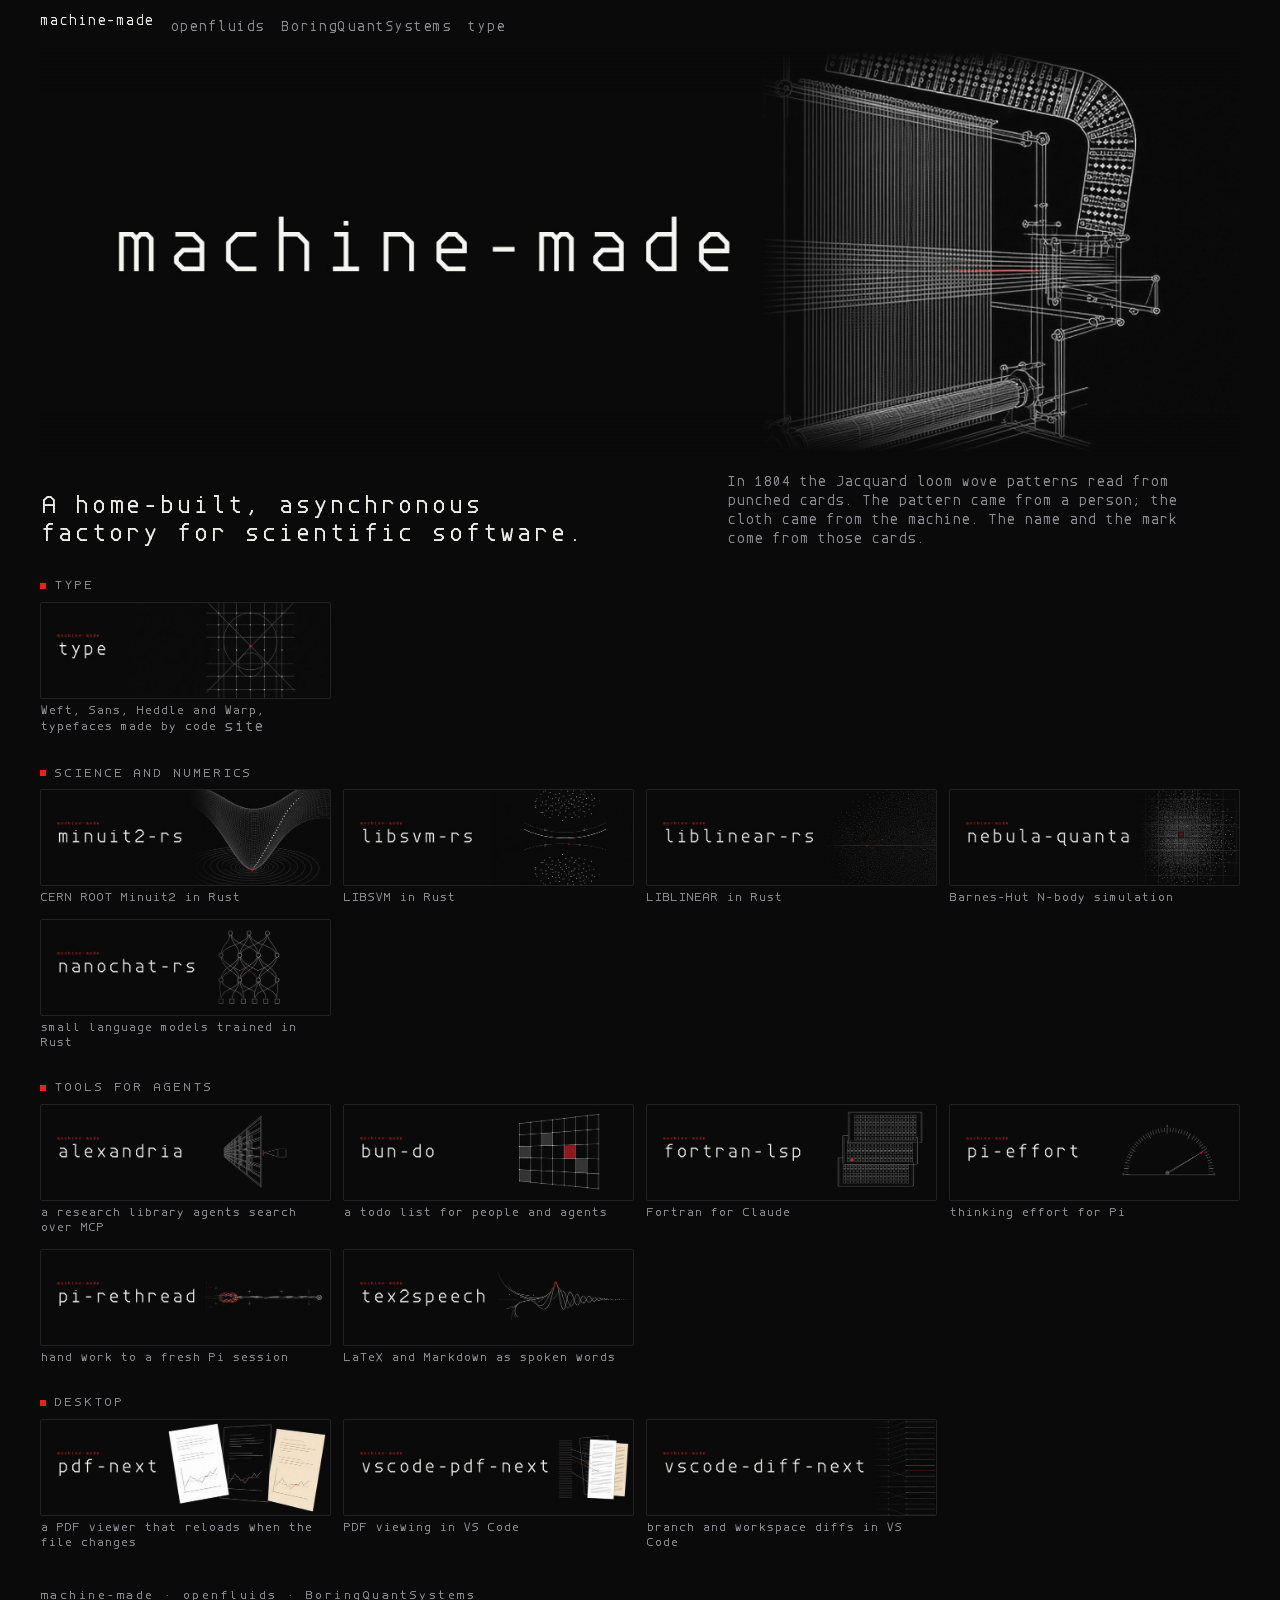
==== commit 4fa99413: "site: update docs/index.html" ====
--- a/docs/index.html
+++ b/docs/index.html
@@ -8,6 +8,15 @@
 <meta name="color-scheme" content="dark">
 <meta name="theme-color" content="#0a0a0b">
 <link rel="icon" href="mark.svg" type="image/svg+xml">
+<meta property="og:type" content="website">
+<meta property="og:title" content="machine-made">
+<meta property="og:description" content="A home-built, asynchronous factory for scientific software.">
+<meta property="og:url" content="https://machine-made.github.io/">
+<meta property="og:image" content="https://machine-made.github.io/img/banner.jpg">
+<meta property="og:image:width" content="1408">
+<meta property="og:image:height" content="469">
+<meta property="og:image:alt" content="machine-made">
+<meta name="twitter:card" content="summary_large_image">
 <link rel="preload" href="fonts/mm-weft.woff2" as="font" type="font/woff2" crossorigin>
 <link rel="stylesheet" href="style.css">
 </head>
@@ -15,9 +24,10 @@
 <a class="skip" href="#main">Skip to content</a>
 <header class="wrap">
 <nav class="bar" aria-label="Sites">
-<a href="https://machine-made.github.io/" aria-current="page">machine-made</a>
+<span aria-current="page">machine-made</span>
 <a href="https://openfluids.github.io/">openfluids</a>
 <a href="https://boringquantsystems.github.io/">BoringQuantSystems</a>
+<a href="https://machine-made.github.io/type/">type</a>
 </nav>
 <h1><img class="banner" src="img/banner.jpg" width="1408" height="469" alt="machine-made"></h1>
 </header>
@@ -29,36 +39,36 @@
 <section aria-labelledby="g-type">
 <h2 class="lbl" id="g-type">Type</h2>
 <ul class="grid">
-<li class="plate"><a class="pic" href="https://github.com/machine-made/type" aria-label="type repository"><img src="img/type.jpg" width="704" height="235" loading="lazy" alt=""></a><a class="nm" href="https://machine-made.github.io/type/">type</a><span class="ds">Weft, Sans, Heddle and Warp, typefaces made by code</span></li>
+<li class="plate"><a class="pic" href="https://github.com/machine-made/type" aria-label="type"><img src="img/type.jpg" width="704" height="235" loading="lazy" alt=""></a><span class="ds">Weft, Sans, Heddle and Warp, typefaces made by code <a class="nm" href="https://machine-made.github.io/type/" aria-label="type site">site</a></span></li>
 </ul>
 </section>
 <section aria-labelledby="g-science-and-numerics">
 <h2 class="lbl" id="g-science-and-numerics">Science and numerics</h2>
 <ul class="grid">
-<li class="plate"><a class="whole" href="https://github.com/machine-made/minuit2-rs"><img src="img/minuit2-rs.jpg" width="704" height="235" loading="lazy" alt=""><span class="nm">minuit2-rs</span><span class="ds">CERN ROOT Minuit2 in Rust</span></a></li>
-<li class="plate"><a class="whole" href="https://github.com/machine-made/libsvm-rs"><img src="img/libsvm-rs.jpg" width="704" height="235" loading="lazy" alt=""><span class="nm">libsvm-rs</span><span class="ds">LIBSVM in Rust</span></a></li>
-<li class="plate"><a class="whole" href="https://github.com/machine-made/liblinear-rs"><img src="img/liblinear-rs.jpg" width="704" height="235" loading="lazy" alt=""><span class="nm">liblinear-rs</span><span class="ds">LIBLINEAR in Rust</span></a></li>
-<li class="plate"><a class="whole" href="https://github.com/machine-made/nebula-quanta"><img src="img/nebula-quanta.jpg" width="704" height="235" loading="lazy" alt=""><span class="nm">nebula-quanta</span><span class="ds">Barnes-Hut N-body simulation</span></a></li>
-<li class="plate"><a class="whole" href="https://github.com/machine-made/nanochat-rs"><img src="img/nanochat-rs.jpg" width="704" height="235" loading="lazy" alt=""><span class="nm">nanochat-rs</span><span class="ds">small language models trained in Rust</span></a></li>
+<li class="plate"><a class="pic" href="https://github.com/machine-made/minuit2-rs" aria-label="minuit2-rs"><img src="img/minuit2-rs.jpg" width="704" height="235" loading="lazy" alt=""></a><span class="ds">CERN ROOT Minuit2 in Rust</span></li>
+<li class="plate"><a class="pic" href="https://github.com/machine-made/libsvm-rs" aria-label="libsvm-rs"><img src="img/libsvm-rs.jpg" width="704" height="235" loading="lazy" alt=""></a><span class="ds">LIBSVM in Rust</span></li>
+<li class="plate"><a class="pic" href="https://github.com/machine-made/liblinear-rs" aria-label="liblinear-rs"><img src="img/liblinear-rs.jpg" width="704" height="235" loading="lazy" alt=""></a><span class="ds">LIBLINEAR in Rust</span></li>
+<li class="plate"><a class="pic" href="https://github.com/machine-made/nebula-quanta" aria-label="nebula-quanta"><img src="img/nebula-quanta.jpg" width="704" height="235" loading="lazy" alt=""></a><span class="ds">Barnes-Hut N-body simulation</span></li>
+<li class="plate"><a class="pic" href="https://github.com/machine-made/nanochat-rs" aria-label="nanochat-rs"><img src="img/nanochat-rs.jpg" width="704" height="235" loading="lazy" alt=""></a><span class="ds">small language models trained in Rust</span></li>
 </ul>
 </section>
 <section aria-labelledby="g-tools-for-agents">
 <h2 class="lbl" id="g-tools-for-agents">Tools for agents</h2>
 <ul class="grid">
-<li class="plate"><a class="whole" href="https://github.com/machine-made/alexandria"><img src="img/alexandria.jpg" width="704" height="235" loading="lazy" alt=""><span class="nm">alexandria</span><span class="ds">a research library agents search over MCP</span></a></li>
-<li class="plate"><a class="whole" href="https://github.com/machine-made/bun-do"><img src="img/bun-do.jpg" width="704" height="235" loading="lazy" alt=""><span class="nm">bun-do</span><span class="ds">a todo list for people and agents</span></a></li>
-<li class="plate"><a class="whole" href="https://github.com/machine-made/fortran-lsp"><img src="img/fortran-lsp.jpg" width="704" height="235" loading="lazy" alt=""><span class="nm">fortran-lsp</span><span class="ds">Fortran for Claude</span></a></li>
-<li class="plate"><a class="whole" href="https://github.com/machine-made/pi-effort"><img src="img/pi-effort.jpg" width="704" height="235" loading="lazy" alt=""><span class="nm">pi-effort</span><span class="ds">thinking effort for Pi</span></a></li>
-<li class="plate"><a class="whole" href="https://github.com/machine-made/pi-rethread"><img src="img/pi-rethread.jpg" width="704" height="235" loading="lazy" alt=""><span class="nm">pi-rethread</span><span class="ds">hand work to a fresh Pi session</span></a></li>
-<li class="plate"><a class="whole" href="https://github.com/machine-made/tex2speech"><img src="img/tex2speech.jpg" width="704" height="235" loading="lazy" alt=""><span class="nm">tex2speech</span><span class="ds">LaTeX and Markdown as spoken words</span></a></li>
+<li class="plate"><a class="pic" href="https://github.com/machine-made/alexandria" aria-label="alexandria"><img src="img/alexandria.jpg" width="704" height="235" loading="lazy" alt=""></a><span class="ds">a research library agents search over MCP</span></li>
+<li class="plate"><a class="pic" href="https://github.com/machine-made/bun-do" aria-label="bun-do"><img src="img/bun-do.jpg" width="704" height="235" loading="lazy" alt=""></a><span class="ds">a todo list for people and agents</span></li>
+<li class="plate"><a class="pic" href="https://github.com/machine-made/fortran-lsp" aria-label="fortran-lsp"><img src="img/fortran-lsp.jpg" width="704" height="235" loading="lazy" alt=""></a><span class="ds">Fortran for Claude</span></li>
+<li class="plate"><a class="pic" href="https://github.com/machine-made/pi-effort" aria-label="pi-effort"><img src="img/pi-effort.jpg" width="704" height="235" loading="lazy" alt=""></a><span class="ds">thinking effort for Pi</span></li>
+<li class="plate"><a class="pic" href="https://github.com/machine-made/pi-rethread" aria-label="pi-rethread"><img src="img/pi-rethread.jpg" width="704" height="235" loading="lazy" alt=""></a><span class="ds">hand work to a fresh Pi session</span></li>
+<li class="plate"><a class="pic" href="https://github.com/machine-made/tex2speech" aria-label="tex2speech"><img src="img/tex2speech.jpg" width="704" height="235" loading="lazy" alt=""></a><span class="ds">LaTeX and Markdown as spoken words</span></li>
 </ul>
 </section>
 <section aria-labelledby="g-desktop">
 <h2 class="lbl" id="g-desktop">Desktop</h2>
 <ul class="grid">
-<li class="plate"><a class="whole" href="https://github.com/machine-made/pdf-next"><img src="img/pdf-next.jpg" width="704" height="235" loading="lazy" alt=""><span class="nm">pdf-next</span><span class="ds">a PDF viewer that reloads when the file changes</span></a></li>
-<li class="plate"><a class="whole" href="https://github.com/machine-made/vscode-pdf-next"><img src="img/vscode-pdf-next.jpg" width="704" height="235" loading="lazy" alt=""><span class="nm">vscode-pdf-next</span><span class="ds">PDF viewing in VS Code</span></a></li>
-<li class="plate"><a class="whole" href="https://github.com/machine-made/vscode-diff-next"><img src="img/vscode-diff-next.jpg" width="704" height="235" loading="lazy" alt=""><span class="nm">vscode-diff-next</span><span class="ds">branch and workspace diffs in VS Code</span></a></li>
+<li class="plate"><a class="pic" href="https://github.com/machine-made/pdf-next" aria-label="pdf-next"><img src="img/pdf-next.jpg" width="704" height="235" loading="lazy" alt=""></a><span class="ds">a PDF viewer that reloads when the file changes</span></li>
+<li class="plate"><a class="pic" href="https://github.com/machine-made/vscode-pdf-next" aria-label="vscode-pdf-next"><img src="img/vscode-pdf-next.jpg" width="704" height="235" loading="lazy" alt=""></a><span class="ds">PDF viewing in VS Code</span></li>
+<li class="plate"><a class="pic" href="https://github.com/machine-made/vscode-diff-next" aria-label="vscode-diff-next"><img src="img/vscode-diff-next.jpg" width="704" height="235" loading="lazy" alt=""></a><span class="ds">branch and workspace diffs in VS Code</span></li>
 </ul>
 </section>
 </main>
--- a/docs/style.css
+++ b/docs/style.css
@@ -1,6 +1,6 @@
 @font-face{font-family:"machine-made Weft";src:url(fonts/mm-weft.woff2) format("woff2");font-weight:100 900;font-style:normal;font-display:swap}
 :root{--bg:#0a0a0b;--fg:#ecebe6;--muted:#8b8b90;--accent:#e5251c;--edge:#222223;--font:"machine-made Weft", ui-monospace, "SF Mono", Menlo, Consolas, monospace;--mono:"machine-made Weft", ui-monospace, "SF Mono", Menlo, Consolas, monospace;--fs:0.875rem;--ls:1.375rem;}
-/* The colours, the fonts and the sizes of a house come first, from build.py (:root). */
+/* The colours, the fonts and the sizes of a house come first (:root). */
 
 :root {
   --gutter: 16px;
@@ -104,6 +104,7 @@
 .bar a {
   padding-block: 6px;
   color: var(--muted);
+  overflow-wrap: anywhere;
 }
 
 .bar a[aria-current="page"] {
@@ -183,6 +184,7 @@
   display: grid;
   gap: 4px;
   min-width: 0;
+  overflow: hidden;
 }
 
 .pic {
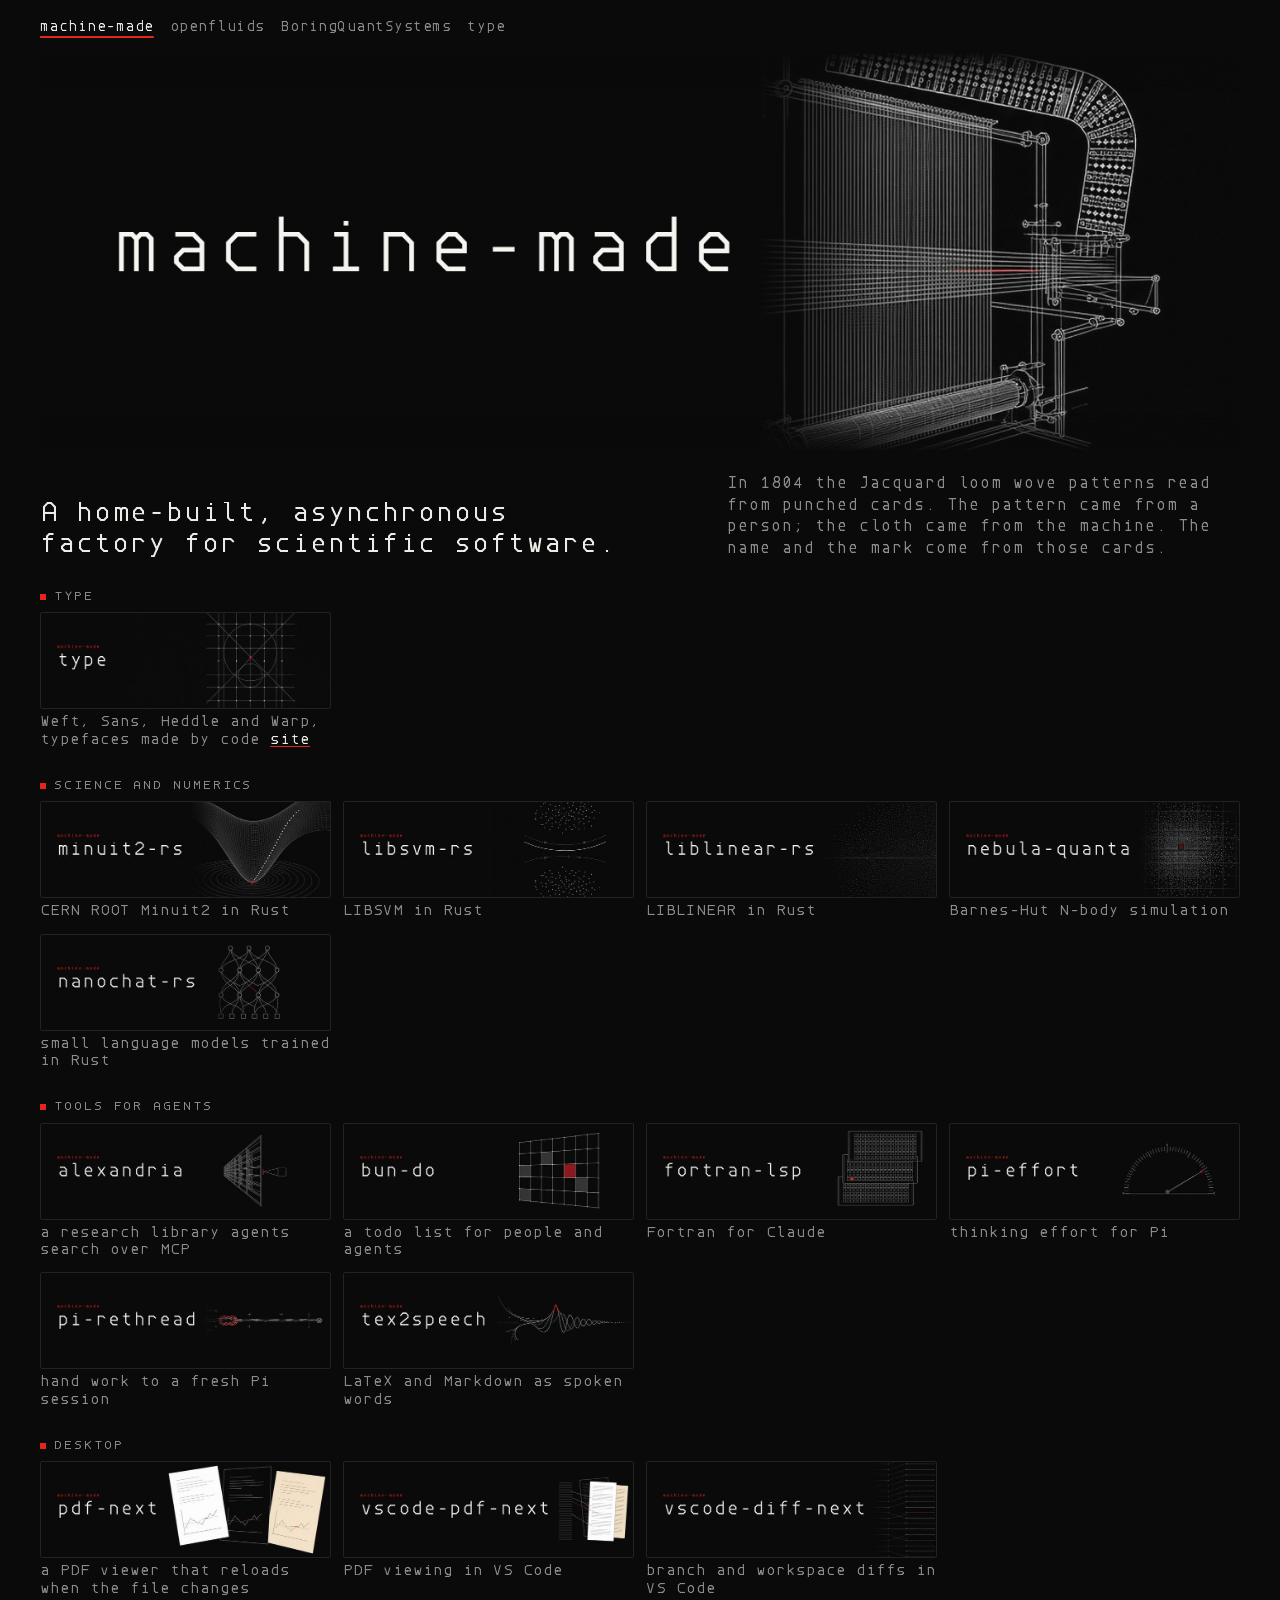
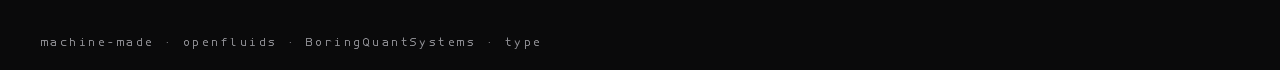
==== commit 620a60fe: "site: update docs/index.html" ====
--- a/docs/index.html
+++ b/docs/index.html
@@ -73,7 +73,7 @@
 </section>
 </main>
 <footer class="wrap">
-<p>machine-made &middot; openfluids &middot; BoringQuantSystems</p>
+<p><a href="https://machine-made.github.io/">machine-made</a> &middot; <a href="https://openfluids.github.io/">openfluids</a> &middot; <a href="https://boringquantsystems.github.io/">BoringQuantSystems</a> &middot; <a href="https://machine-made.github.io/type/">type</a></p>
 </footer>
 </body>
 </html>
--- a/docs/style.css
+++ b/docs/style.css
@@ -1,5 +1,5 @@
 @font-face{font-family:"machine-made Weft";src:url(fonts/mm-weft.woff2) format("woff2");font-weight:100 900;font-style:normal;font-display:swap}
-:root{--bg:#0a0a0b;--fg:#ecebe6;--muted:#8b8b90;--accent:#e5251c;--edge:#222223;--font:"machine-made Weft", ui-monospace, "SF Mono", Menlo, Consolas, monospace;--mono:"machine-made Weft", ui-monospace, "SF Mono", Menlo, Consolas, monospace;--fs:0.875rem;--ls:1.375rem;}
+:root{--bg:#0a0a0b;--fg:#ecebe6;--muted:#8b8b90;--accent:#e5251c;--edge:#222223;--font:"machine-made Weft", ui-monospace, monospace;--mono:"machine-made Weft", ui-monospace, monospace;--ws:normal;--fs:1rem;--ls:1.5rem;}
 /* The colours, the fonts and the sizes of a house come first (:root). */
 
 :root {
@@ -91,7 +91,8 @@
   margin-inline: auto;
 }
 
-/* The top bar: the three sites. Weft sets it on every house. */
+/* The top bar: the three sites and the type site. Weft sets it on every house. The current site is
+   marked and is not a link. */
 .bar {
   display: flex;
   flex-wrap: wrap;
@@ -101,16 +102,27 @@
   letter-spacing: 0.04em;
 }
 
-.bar a {
+.bar a,
+.bar span {
+  display: inline-flex;
+  align-items: center;
   padding-block: 6px;
   color: var(--muted);
   overflow-wrap: anywhere;
 }
 
-.bar a[aria-current="page"] {
+.bar [aria-current="page"] {
   color: var(--fg);
   text-decoration: underline 2px var(--accent);
   text-underline-offset: 6px;
+}
+
+/* On a narrow screen every link is at least 44 px high. */
+@media (max-width: 720px) {
+  .bar a,
+  .bar span {
+    min-height: 44px;
+  }
 }
 
 /* The banner is the image of the GitHub profile. Its top and bottom edges fade into the ground. */
@@ -134,10 +146,12 @@
   font-size: var(--ls);
   line-height: 1.3;
   text-wrap: balance;
+  word-spacing: var(--ws);
 }
 
 .blurb {
   max-width: 52ch;
+  word-spacing: var(--ws);
   font-size: calc(var(--fs) * 0.88);
   color: var(--muted);
 }
@@ -180,13 +194,6 @@
   min-width: 0;
 }
 
-.whole {
-  display: grid;
-  gap: 4px;
-  min-width: 0;
-  overflow: hidden;
-}
-
 .pic {
   display: block;
   overflow: hidden;
@@ -202,16 +209,28 @@
   border-radius: 2px;
 }
 
-.plate .nm {
-  font-size: calc(var(--fs) * 0.95);
-  overflow-wrap: anywhere;
-}
-
 .plate .ds {
+  word-spacing: var(--ws);
   font-size: calc(var(--fs) * 0.8);
   color: var(--muted);
   line-height: 1.35;
   overflow-wrap: anywhere;
+}
+
+/* The small link after a description: always underlined, so a touch screen shows it too. */
+.ds a {
+  color: var(--fg);
+  text-decoration: underline 1px var(--accent);
+  text-underline-offset: 0.2em;
+}
+
+@media (max-width: 720px) {
+  .ds a {
+    display: flex;
+    align-items: center;
+    width: fit-content;
+    min-height: 44px;
+  }
 }
 
 footer {
@@ -223,10 +242,12 @@
 
 /* Hover effects only for pointers that hover. Motion only when the reader has not asked for less. */
 @media (hover: hover) {
-  .whole:hover .nm,
-  .nm:hover {
-    text-decoration: underline 1px var(--accent);
-    text-underline-offset: 0.2em;
+  .pic:hover img {
+    outline-color: var(--accent);
+  }
+
+  .ds a:hover {
+    text-decoration-thickness: 2px;
   }
 }
 
@@ -238,7 +259,6 @@
 }
 
 @media (hover: hover) and (prefers-reduced-motion: no-preference) {
-  .whole:hover img,
   .pic:hover img {
     transform: scale(1.02);
   }
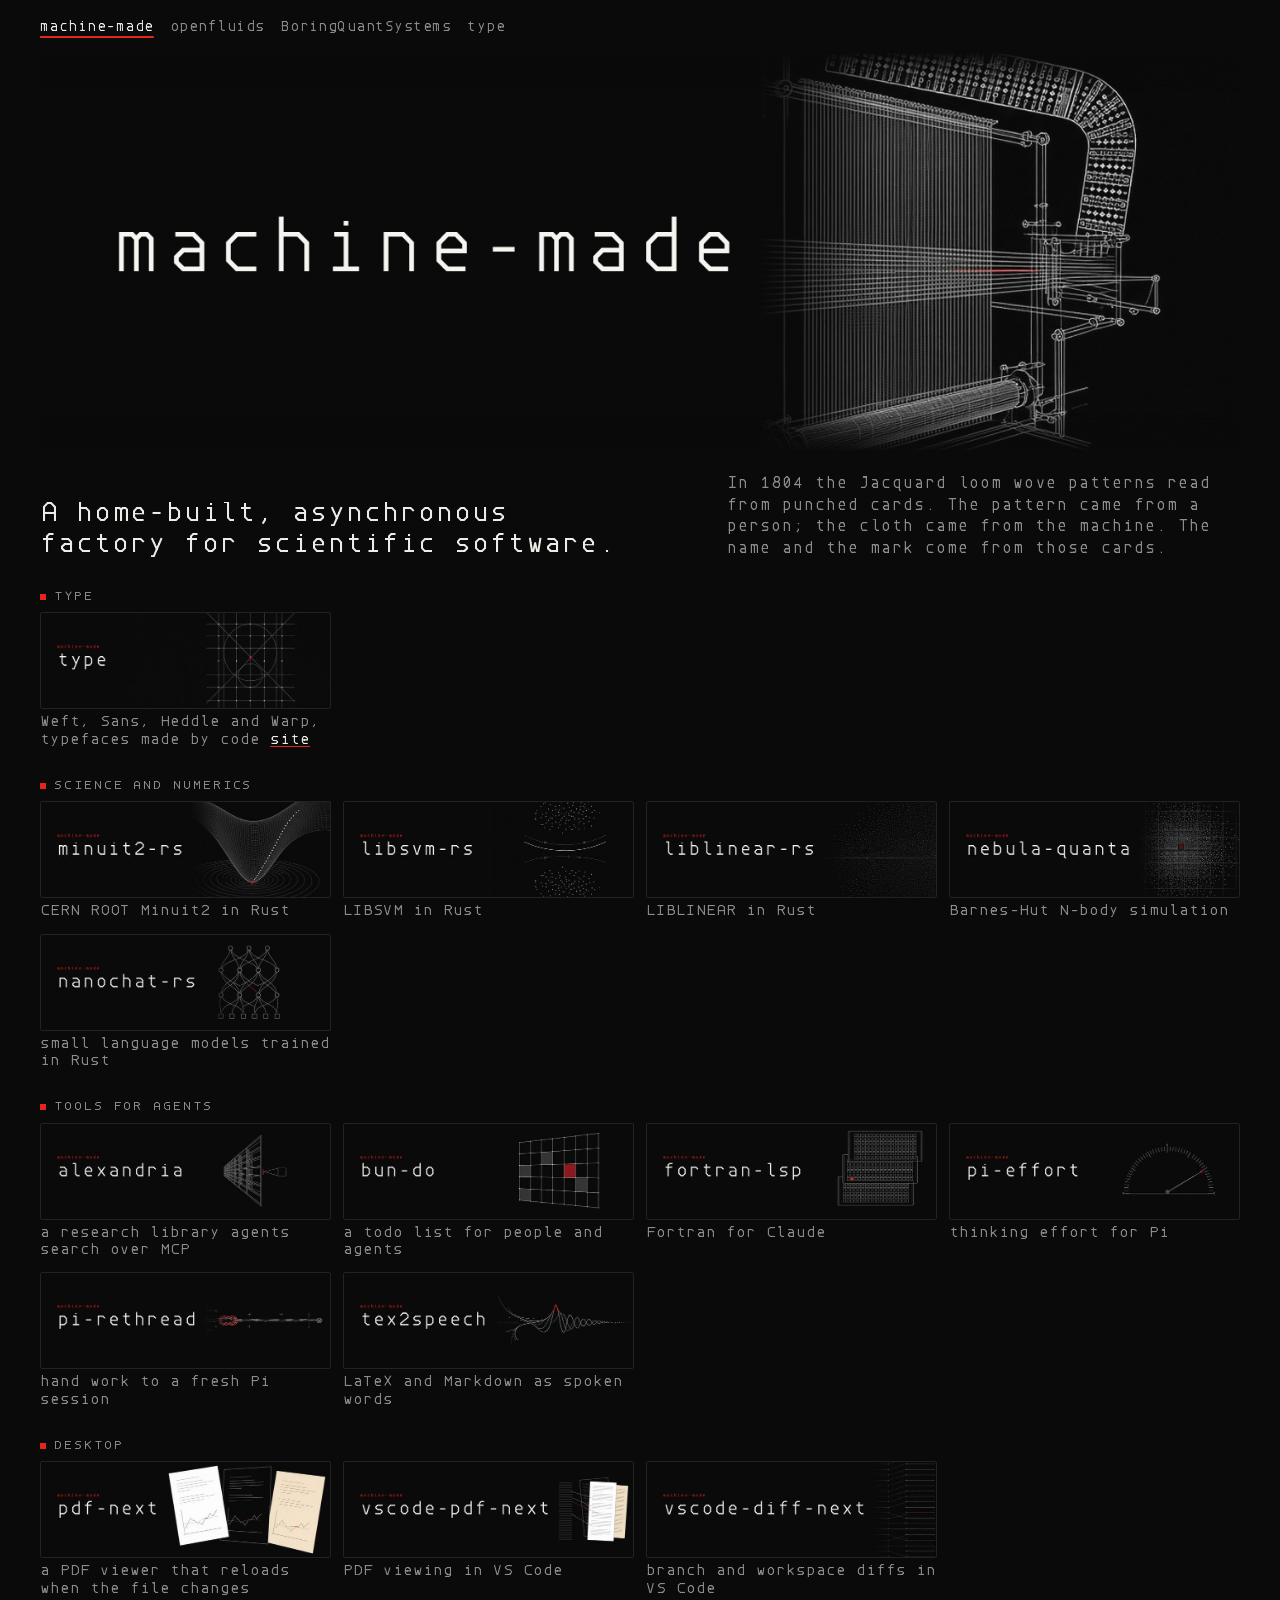
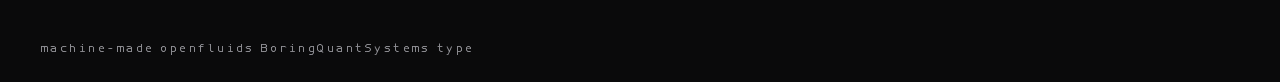
==== commit d1ab4ad4: "site: update docs/index.html" ====
--- a/docs/index.html
+++ b/docs/index.html
@@ -73,7 +73,7 @@
 </section>
 </main>
 <footer class="wrap">
-<p><a href="https://machine-made.github.io/">machine-made</a> &middot; <a href="https://openfluids.github.io/">openfluids</a> &middot; <a href="https://boringquantsystems.github.io/">BoringQuantSystems</a> &middot; <a href="https://machine-made.github.io/type/">type</a></p>
+<p><a href="https://machine-made.github.io/">machine-made</a> <a href="https://openfluids.github.io/">openfluids</a> <a href="https://boringquantsystems.github.io/">BoringQuantSystems</a> <a href="https://machine-made.github.io/type/">type</a></p>
 </footer>
 </body>
 </html>
--- a/docs/style.css
+++ b/docs/style.css
@@ -92,7 +92,7 @@
 }
 
 /* The top bar: the three sites and the type site. Weft sets it on every house. The current site is
-   marked and is not a link. */
+   marked and is not a link. The footer repeats the four names as links. */
 .bar {
   display: flex;
   flex-wrap: wrap;
@@ -120,7 +120,8 @@
 /* On a narrow screen every link is at least 44 px high. */
 @media (max-width: 720px) {
   .bar a,
-  .bar span {
+  .bar span,
+  footer a {
     min-height: 44px;
   }
 }
@@ -240,6 +241,20 @@
   color: var(--muted);
 }
 
+/* The footer line: the four links and the dots between them, set like the top bar. */
+footer p {
+  display: flex;
+  flex-wrap: wrap;
+  align-items: center;
+  gap: 0 0.5em;
+}
+
+footer a {
+  display: inline-flex;
+  align-items: center;
+  padding-block: 6px;
+}
+
 /* Hover effects only for pointers that hover. Motion only when the reader has not asked for less. */
 @media (hover: hover) {
   .pic:hover img {
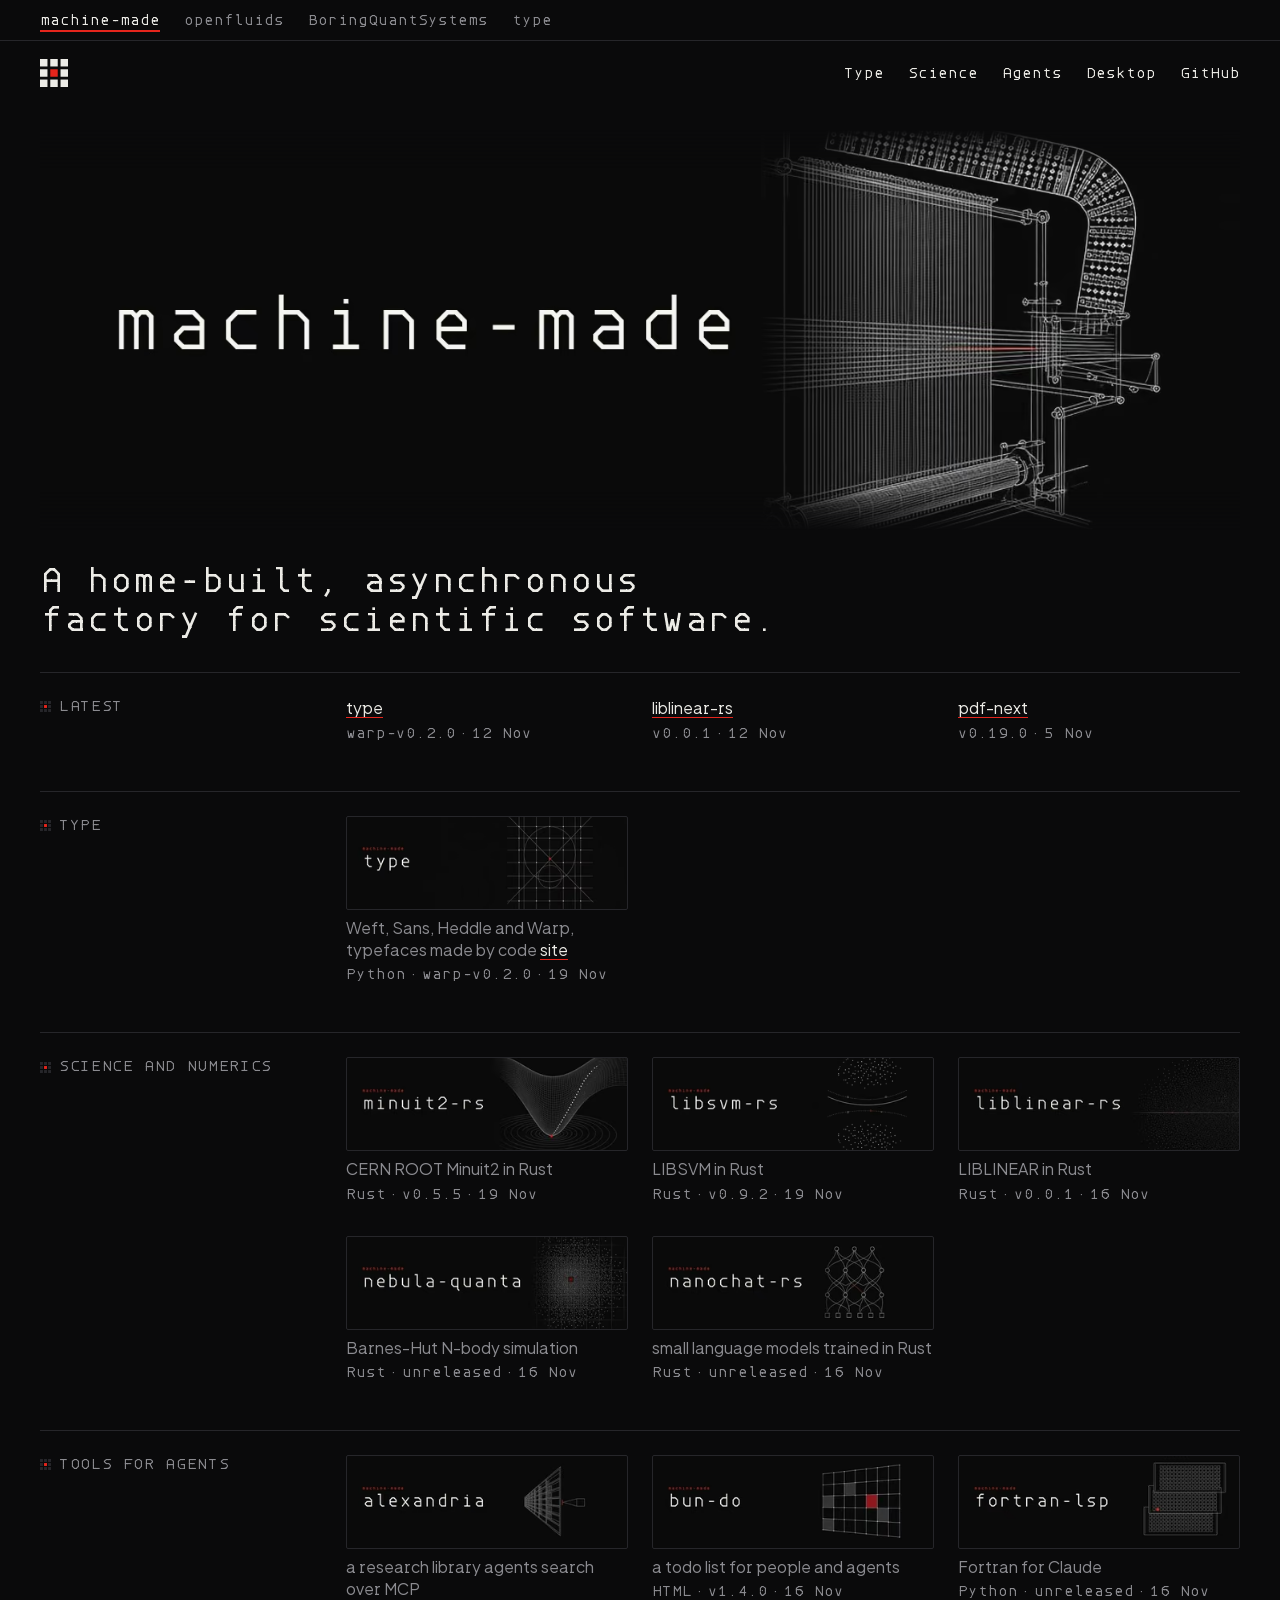
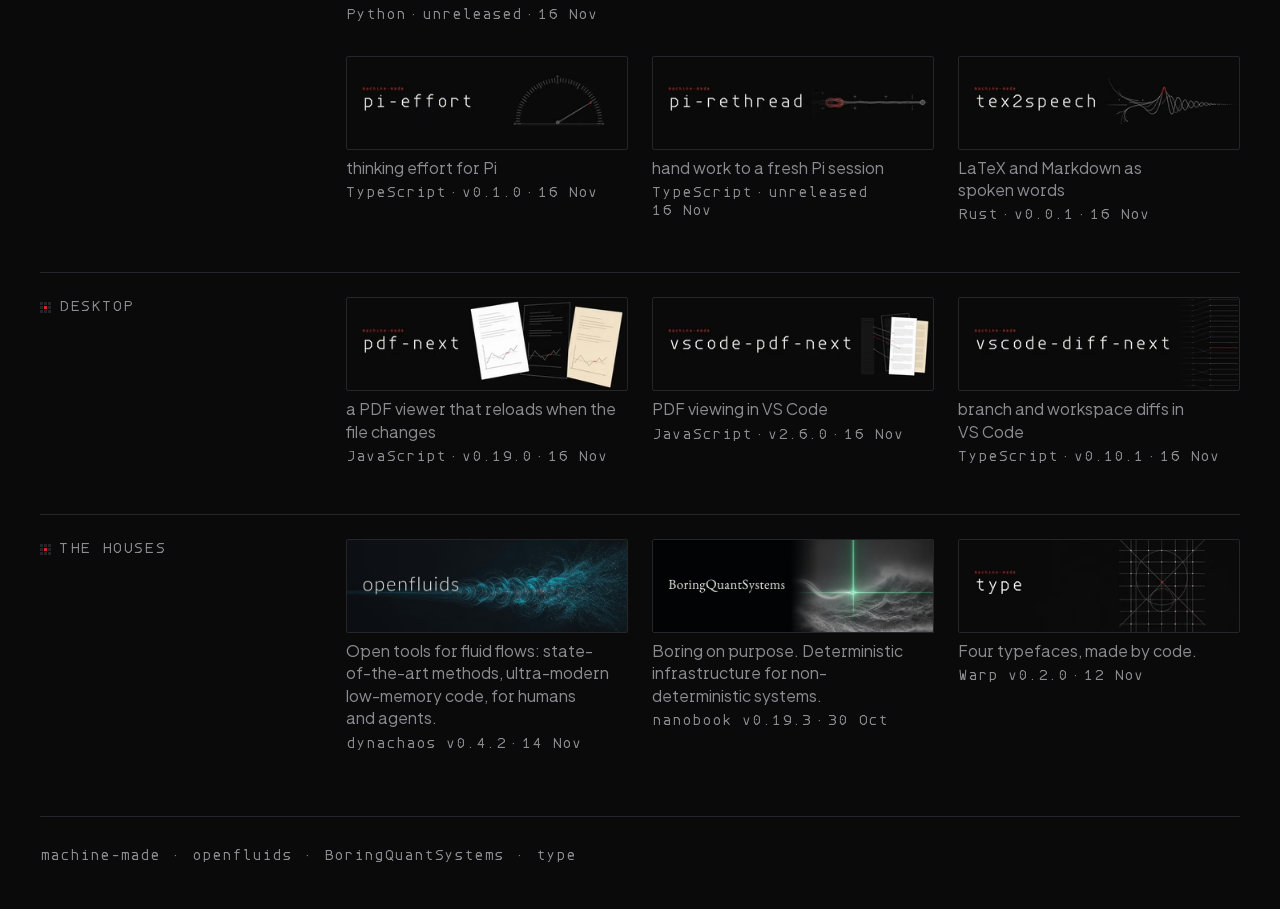
==== commit 6546b514: "site: one design system for the three house sites The approved design (19 Nov) gives machine-made, o" ====
--- a/docs/index.html
+++ b/docs/index.html
@@ -1,79 +1,189 @@
 <!doctype html>
-<html lang="en">
-<head>
-<meta charset="utf-8">
-<meta name="viewport" content="width=device-width, initial-scale=1">
-<title>machine-made</title>
-<meta name="description" content="A home-built, asynchronous factory for scientific software.">
-<meta name="color-scheme" content="dark">
-<meta name="theme-color" content="#0a0a0b">
-<link rel="icon" href="mark.svg" type="image/svg+xml">
-<meta property="og:type" content="website">
-<meta property="og:title" content="machine-made">
-<meta property="og:description" content="A home-built, asynchronous factory for scientific software.">
-<meta property="og:url" content="https://machine-made.github.io/">
-<meta property="og:image" content="https://machine-made.github.io/img/banner.jpg">
-<meta property="og:image:width" content="1408">
-<meta property="og:image:height" content="469">
-<meta property="og:image:alt" content="machine-made">
-<meta name="twitter:card" content="summary_large_image">
-<link rel="preload" href="fonts/mm-weft.woff2" as="font" type="font/woff2" crossorigin>
-<link rel="stylesheet" href="style.css">
-</head>
-<body>
-<a class="skip" href="#main">Skip to content</a>
-<header class="wrap">
-<nav class="bar" aria-label="Sites">
-<span aria-current="page">machine-made</span>
-<a href="https://openfluids.github.io/">openfluids</a>
-<a href="https://boringquantsystems.github.io/">BoringQuantSystems</a>
-<a href="https://machine-made.github.io/type/">type</a>
-</nav>
-<h1><img class="banner" src="img/banner.jpg" width="1408" height="469" alt="machine-made"></h1>
-</header>
-<main id="main" class="wrap">
-<div class="duo">
-<p class="line">A home-built, asynchronous factory for scientific software.</p>
-<p class="blurb">In 1804 the Jacquard loom wove patterns read from punched cards. The pattern came from a person; the cloth came from the machine. The name and the mark come from those cards.</p>
-</div>
-<section aria-labelledby="g-type">
-<h2 class="lbl" id="g-type">Type</h2>
-<ul class="grid">
-<li class="plate"><a class="pic" href="https://github.com/machine-made/type" aria-label="type"><img src="img/type.jpg" width="704" height="235" loading="lazy" alt=""></a><span class="ds">Weft, Sans, Heddle and Warp, typefaces made by code <a class="nm" href="https://machine-made.github.io/type/" aria-label="type site">site</a></span></li>
-</ul>
-</section>
-<section aria-labelledby="g-science-and-numerics">
-<h2 class="lbl" id="g-science-and-numerics">Science and numerics</h2>
-<ul class="grid">
-<li class="plate"><a class="pic" href="https://github.com/machine-made/minuit2-rs" aria-label="minuit2-rs"><img src="img/minuit2-rs.jpg" width="704" height="235" loading="lazy" alt=""></a><span class="ds">CERN ROOT Minuit2 in Rust</span></li>
-<li class="plate"><a class="pic" href="https://github.com/machine-made/libsvm-rs" aria-label="libsvm-rs"><img src="img/libsvm-rs.jpg" width="704" height="235" loading="lazy" alt=""></a><span class="ds">LIBSVM in Rust</span></li>
-<li class="plate"><a class="pic" href="https://github.com/machine-made/liblinear-rs" aria-label="liblinear-rs"><img src="img/liblinear-rs.jpg" width="704" height="235" loading="lazy" alt=""></a><span class="ds">LIBLINEAR in Rust</span></li>
-<li class="plate"><a class="pic" href="https://github.com/machine-made/nebula-quanta" aria-label="nebula-quanta"><img src="img/nebula-quanta.jpg" width="704" height="235" loading="lazy" alt=""></a><span class="ds">Barnes-Hut N-body simulation</span></li>
-<li class="plate"><a class="pic" href="https://github.com/machine-made/nanochat-rs" aria-label="nanochat-rs"><img src="img/nanochat-rs.jpg" width="704" height="235" loading="lazy" alt=""></a><span class="ds">small language models trained in Rust</span></li>
-</ul>
-</section>
-<section aria-labelledby="g-tools-for-agents">
-<h2 class="lbl" id="g-tools-for-agents">Tools for agents</h2>
-<ul class="grid">
-<li class="plate"><a class="pic" href="https://github.com/machine-made/alexandria" aria-label="alexandria"><img src="img/alexandria.jpg" width="704" height="235" loading="lazy" alt=""></a><span class="ds">a research library agents search over MCP</span></li>
-<li class="plate"><a class="pic" href="https://github.com/machine-made/bun-do" aria-label="bun-do"><img src="img/bun-do.jpg" width="704" height="235" loading="lazy" alt=""></a><span class="ds">a todo list for people and agents</span></li>
-<li class="plate"><a class="pic" href="https://github.com/machine-made/fortran-lsp" aria-label="fortran-lsp"><img src="img/fortran-lsp.jpg" width="704" height="235" loading="lazy" alt=""></a><span class="ds">Fortran for Claude</span></li>
-<li class="plate"><a class="pic" href="https://github.com/machine-made/pi-effort" aria-label="pi-effort"><img src="img/pi-effort.jpg" width="704" height="235" loading="lazy" alt=""></a><span class="ds">thinking effort for Pi</span></li>
-<li class="plate"><a class="pic" href="https://github.com/machine-made/pi-rethread" aria-label="pi-rethread"><img src="img/pi-rethread.jpg" width="704" height="235" loading="lazy" alt=""></a><span class="ds">hand work to a fresh Pi session</span></li>
-<li class="plate"><a class="pic" href="https://github.com/machine-made/tex2speech" aria-label="tex2speech"><img src="img/tex2speech.jpg" width="704" height="235" loading="lazy" alt=""></a><span class="ds">LaTeX and Markdown as spoken words</span></li>
-</ul>
-</section>
-<section aria-labelledby="g-desktop">
-<h2 class="lbl" id="g-desktop">Desktop</h2>
-<ul class="grid">
-<li class="plate"><a class="pic" href="https://github.com/machine-made/pdf-next" aria-label="pdf-next"><img src="img/pdf-next.jpg" width="704" height="235" loading="lazy" alt=""></a><span class="ds">a PDF viewer that reloads when the file changes</span></li>
-<li class="plate"><a class="pic" href="https://github.com/machine-made/vscode-pdf-next" aria-label="vscode-pdf-next"><img src="img/vscode-pdf-next.jpg" width="704" height="235" loading="lazy" alt=""></a><span class="ds">PDF viewing in VS Code</span></li>
-<li class="plate"><a class="pic" href="https://github.com/machine-made/vscode-diff-next" aria-label="vscode-diff-next"><img src="img/vscode-diff-next.jpg" width="704" height="235" loading="lazy" alt=""></a><span class="ds">branch and workspace diffs in VS Code</span></li>
-</ul>
-</section>
-</main>
-<footer class="wrap">
-<p><a href="https://machine-made.github.io/">machine-made</a> <a href="https://openfluids.github.io/">openfluids</a> <a href="https://boringquantsystems.github.io/">BoringQuantSystems</a> <a href="https://machine-made.github.io/type/">type</a></p>
-</footer>
-</body>
-</html>
+<html lang="en"><head><meta charset="utf-8"><meta name="viewport" content="width=device-width, initial-scale=1, viewport-fit=cover"><title>machine-made</title><meta name="description" content="A home-built, asynchronous factory for scientific software."><meta name="color-scheme" content="dark"><meta name="theme-color" content="#0a0a0b"><link rel="icon" href="mark.svg" type="image/svg+xml"><link rel="apple-touch-icon" href="img/touch.png"><meta property="og:type" content="website"><meta property="og:title" content="machine-made"><meta property="og:description" content="A home-built, asynchronous factory for scientific software."><meta property="og:url" content="https://machine-made.github.io/"><meta property="og:image" content="https://machine-made.github.io/og.jpg"><meta property="og:image:width" content="1200"><meta property="og:image:height" content="630"><meta property="og:image:alt" content="machine-made"><meta name="twitter:card" content="summary_large_image"><link rel="preload" href="fonts/weft.woff2" as="font" type="font/woff2" crossorigin><link rel="preload" as="image" type="image/avif" fetchpriority="high" imagesizes="(min-width: 1264px) 1200px, calc(100vw - 32px)" imagesrcset="img/banner-machine-made-704.avif 704w, img/banner-machine-made-1408.avif 1408w"><style>@font-face{font-family:"mm Weft";src:url(fonts/weft.woff2) format("woff2");font-weight:100 900;font-style:normal;font-display:swap}@font-face{font-family:"mm Sans";src:url(fonts/sans.woff2) format("woff2");font-weight:200 800;font-style:normal;font-display:swap}
+:root{--ground:#0a0a0b;--surface:#141416;--line:#26262a;--text:#ecebe6;--muted:#8b8b90;--accent:#e5251c}</style><style>:root {
+  --step--1: 0.8rem;
+  --step-0: 1rem;
+  --step-1: 1.25rem;
+  --step-2: 1.5625rem;
+  --step-3: 1.953rem;
+  --step-4: 2.441rem;
+  --step-5: 3.052rem;
+  --t-line: clamp(1.5625rem, 1.391rem + 0.702vw, 1.953rem);
+  --t-display: clamp(1.953rem, 1.472rem + 1.975vw, 3.052rem);
+  --sp-1: 4px; --sp-2: 8px; --sp-3: 12px; --sp-4: 16px; --sp-5: 24px; --sp-6: 32px; --sp-7: 48px; --sp-8: 64px; --sp-9: 96px;
+  --side: var(--sp-4);
+  --gutter: var(--sp-5);
+  --max: 1200px;
+  --bar1: 40px;
+  --bar2: 64px;
+  --b1h: 41px;
+  --f-weft: "mm Weft", ui-monospace, monospace;
+  --f-sans: "mm Sans", system-ui, sans-serif;
+  --f-heddle: "mm Heddle", "mm Sans", system-ui, sans-serif;
+  --f-warp: "mm Warp", serif;
+  --ease: cubic-bezier(0.2, 0, 0, 1);
+}
+@media (min-width: 720px) { :root { --side: var(--sp-5); } }
+@media (min-width: 1100px) { :root { --side: var(--sp-6); } }
+*, *::before, *::after { box-sizing: border-box; }
+html { color-scheme: dark; background: var(--ground); -webkit-text-size-adjust: 100%; text-size-adjust: 100%; -webkit-font-smoothing: antialiased; -moz-osx-font-smoothing: grayscale; scroll-padding-block-start: calc(var(--bar2) + var(--sp-4)); }
+body { margin: 0; min-height: 100dvh; background: var(--ground); color: var(--text); font: 400 var(--step-0)/1.5 var(--f-sans); }
+h1, h2, h3, p, ul, ol, figure { margin: 0; }
+ul, ol { padding: 0; list-style: none; }
+img { display: block; max-width: 100%; height: auto; }
+a { color: inherit; text-decoration: none; }
+:focus-visible { outline: 2px solid var(--accent); outline-offset: 3px; border-radius: 2px; }
+.wrap { width: 100%; max-width: calc(var(--max) + 2 * var(--side)); margin-inline: auto; padding-left: max(var(--side), env(safe-area-inset-left)); padding-right: max(var(--side), env(safe-area-inset-right)); }
+.vh { position: absolute; width: 1px; height: 1px; overflow: hidden; clip-path: inset(50%); white-space: nowrap; }
+.skip { position: absolute; top: calc(-1 * var(--sp-8)); left: var(--sp-4); z-index: 10; padding: var(--sp-2) var(--sp-4); background: var(--text); color: var(--ground); font: 400 var(--step--1)/1 var(--f-weft); }
+.skip:focus { top: var(--sp-2); }
+.n { font-family: var(--f-weft); font-variant-numeric: tabular-nums; font-feature-settings: "ss01" 1; }
+.b1 { border-bottom: 1px solid var(--line); }
+.b1 ul { display: flex; align-items: center; gap: var(--sp-5); height: var(--bar1); font: 400 var(--step--1)/1 var(--f-weft); white-space: nowrap; overflow-x: auto; scrollbar-width: none; }
+.b1 ul::-webkit-scrollbar { display: none; }
+.b1 li { flex: none; height: 100%; }
+.b1 a, .b1 span { display: inline-flex; align-items: center; height: 100%; color: var(--muted); }
+@media (hover: hover) { .b1 a:hover { color: var(--text); } }
+.b1 [aria-current] { color: var(--text); text-decoration: underline 2px var(--accent); text-underline-offset: 6px; }
+.b2 { position: sticky; top: 0; z-index: 5; background: var(--ground); border-bottom: 1px solid transparent; }
+@media (prefers-reduced-motion: no-preference) {
+  @supports (animation-timeline: scroll()) {
+    .b2 { animation: b2-line linear both; animation-timeline: scroll(root); animation-range: var(--b1h) calc(var(--b1h) + 1px); }
+    @keyframes b2-line { to { border-bottom-color: var(--line); } }
+  }
+}
+.b2 .wrap { display: flex; align-items: center; justify-content: space-between; gap: var(--sp-5); height: var(--bar2); }
+.logo { display: inline-flex; align-items: center; gap: var(--sp-3); flex: none; color: var(--text); }
+.logo img, .logo svg { width: 28px; height: 28px; border-radius: 4px; }
+.logo svg { fill: currentColor; border-radius: 0; }
+.logo .r { fill: var(--accent); }
+.wm { font: 650 var(--step-2)/1 var(--f-heddle); letter-spacing: -0.01em; font-stretch: 100%; }
+.secs { display: flex; align-items: center; gap: var(--sp-5); min-width: 0; font: 400 var(--step--1)/1 var(--f-weft); white-space: nowrap; overflow-x: auto; scrollbar-width: none; }
+.secs::-webkit-scrollbar { display: none; }
+.secs a { display: inline-flex; align-items: center; height: 44px; position: relative; flex: none; }
+@media (hover: hover) { .secs a:hover { color: var(--muted); } }
+.secs [aria-current]::after { content: ""; position: absolute; left: 0; right: 0; bottom: var(--sp-2); height: 2px; background: var(--accent); }
+@media (max-width: 719px) {
+  .b1 ul { flex-wrap: wrap; height: auto; column-gap: var(--sp-4); row-gap: 0; padding-block: var(--sp-1); overflow: visible; }
+  .b1 li { height: var(--sp-6); }
+  :root { --b1h: 73px; }
+  .secs { -webkit-mask-image: linear-gradient(90deg, #000 calc(100% - var(--sp-6)), transparent); mask-image: linear-gradient(90deg, #000 calc(100% - var(--sp-6)), transparent); padding-right: var(--sp-6); }
+  .b2 .wrap { justify-content: flex-start; gap: var(--sp-4); }
+  .secs { gap: var(--sp-4); }
+}
+.banner { margin-top: var(--sp-5); }
+.banner img { width: 100%; aspect-ratio: 1408 / 469; object-fit: cover; -webkit-mask-image: linear-gradient(transparent, #000 10%, #000 90%, transparent); mask-image: linear-gradient(transparent, #000 10%, #000 90%, transparent); }
+@media (max-width: 719px) { .banner img { aspect-ratio: 1240 / 469; } }
+.line { margin-top: var(--sp-6); max-width: 28em; font-weight: 400; font-size: var(--t-line); line-height: 1.25; text-wrap: pretty; hyphens: none; }
+@media (min-width: 720px) { .line { text-wrap: balance; } }
+.line.weft { font-family: var(--f-weft); }
+.line.heddle { font-family: var(--f-heddle); font-weight: 400; letter-spacing: -0.01em; }
+.line.warp { font-family: var(--f-warp); letter-spacing: -0.01em; }
+.nb { white-space: nowrap; }
+.warp { font-variant-numeric: oldstyle-nums proportional-nums; }
+.warp .sc { font-variant-caps: all-small-caps; letter-spacing: 0.04em; }
+.fit1 { white-space: nowrap; }
+@media (max-width: 519px) { .heddle.fit1, .wm { font-stretch: 80%; } }
+.row { display: grid; grid-template-columns: repeat(12, minmax(0, 1fr)); column-gap: var(--gutter); margin-top: var(--sp-7); padding-top: var(--sp-5); border-top: 1px solid var(--line); }
+.row.tight { margin-top: var(--sp-6); }
+.row > * { grid-column: 4 / 13; min-width: 0; }
+.row > .lbl { grid-column: 1 / 4; }
+.lbl { display: flex; align-items: center; align-self: start; gap: var(--sp-2); min-height: 20px; font: 400 var(--step--1)/1.4 var(--f-weft); letter-spacing: 0.05em; text-transform: uppercase; color: var(--muted); }
+.mk { flex: none; width: 11px; height: 11px; }
+.mk .o { fill: var(--line); }
+.mk .on { fill: var(--accent); }
+@media (max-width: 859px) {
+  .row > *, .row > .lbl { grid-column: 1 / -1; }
+  .row > .lbl { margin-bottom: var(--sp-4); }
+}
+.grid { display: grid; grid-template-columns: repeat(3, minmax(0, 1fr)); gap: var(--sp-6) var(--gutter); }
+.grid.g2 { grid-template-columns: repeat(2, minmax(0, 1fr)); }
+@media (max-width: 999px) { .grid { grid-template-columns: repeat(2, minmax(0, 1fr)); } }
+@media (min-width: 520px) { .grid.g3 { grid-template-columns: repeat(3, minmax(0, 1fr)); } }
+@media (max-width: 519px) { .grid, .grid.g2 { grid-template-columns: minmax(0, 1fr); gap: var(--sp-5); } }
+.plate { display: grid; align-content: start; min-width: 0; }
+.pic { display: block; border-radius: 2px; }
+.pic img, .tile { width: 100%; aspect-ratio: 3 / 1; object-fit: cover; border-radius: 2px; outline: 1px solid var(--line); outline-offset: -1px; }
+.ds { margin-top: var(--sp-2); font: 400 var(--step-0)/1.4 var(--f-sans); color: var(--muted); text-wrap: pretty; }
+.facts { margin-top: var(--sp-1); font: 400 var(--step--1)/1.4 var(--f-weft); color: var(--muted); font-variant-numeric: tabular-nums; font-feature-settings: "ss01" 1; font-variation-settings: "FRAG" 0; }
+.facts { overflow: hidden; }
+.facts > span { display: inline-flex; flex-wrap: wrap; margin-left: calc(-1 * var(--sp-4)); }
+.facts > span > span { white-space: nowrap; }
+.facts > span > span::before { content: "\00b7"; display: inline-block; width: var(--sp-4); text-align: center; }
+a.u, .ds a { color: var(--text); text-decoration: underline 1px var(--accent); text-underline-offset: 0.2em; text-decoration-thickness: from-font; }
+.ds a { display: inline-block; padding-block: var(--sp-3); margin-block: calc(-1 * var(--sp-3)); }
+@media (hover: hover) {
+  .plate:hover .pic img, .plate:hover .tile { filter: brightness(1.02); }
+  .plate:hover .facts { font-variation-settings: "FRAG" 40; }
+}
+.plate:focus-within .facts { font-variation-settings: "FRAG" 40; }
+@media (prefers-reduced-motion: no-preference) {
+  .pic img, .tile { transition: filter 240ms var(--ease); }
+  .facts { transition: font-variation-settings 240ms var(--ease); }
+}
+@media (prefers-reduced-motion: reduce) { .plate:focus-within .facts { font-variation-settings: "FRAG" 0; } }
+@media (hover: hover) and (prefers-reduced-motion: reduce) { .plate:hover .facts { font-variation-settings: "FRAG" 0; } }
+.latest { display: grid; grid-template-columns: repeat(3, minmax(0, 1fr)); gap: var(--sp-4) var(--gutter); }
+.latest.n4 { grid-template-columns: repeat(4, minmax(0, 1fr)); }
+.latest.n1 { grid-template-columns: minmax(0, 1fr); }
+.latest.n2 { grid-template-columns: repeat(3, minmax(0, 1fr)); }
+.latest.n1 li { grid-template-columns: auto auto; justify-content: start; align-items: baseline; gap: var(--sp-4); }
+.latest li { display: grid; gap: var(--sp-1); min-width: 0; }
+.latest a { justify-self: start; color: var(--text); text-decoration: underline 1px var(--accent); text-underline-offset: 0.2em; text-decoration-thickness: from-font; }
+.latest .facts { margin-top: 0; }
+@media (max-width: 859px) { .latest.n4 { grid-template-columns: repeat(2, minmax(0, 1fr)); } }
+@media (max-width: 519px) {
+  .latest, .latest.n1, .latest.n2, .latest.n4 { grid-template-columns: minmax(0, 1fr); gap: 0; border-top: 1px solid var(--line); }
+  .latest li, .latest.n1 li { grid-template-columns: minmax(0, 1fr) auto; align-items: baseline; gap: var(--sp-4); padding-block: var(--sp-3); border-bottom: 1px solid var(--line); }
+}
+footer { margin-top: var(--sp-8); padding-bottom: max(var(--sp-6), env(safe-area-inset-bottom)); }
+footer .fl { padding-top: var(--sp-4); border-top: 1px solid var(--line); overflow: hidden; }
+footer ul { display: flex; flex-wrap: wrap; align-items: center; margin-left: calc(-1 * var(--sp-6)); font: 400 var(--step--1)/1 var(--f-weft); color: var(--muted); }
+footer li { display: inline-flex; align-items: center; }
+footer li::before { content: "\00b7"; width: var(--sp-6); text-align: center; }
+footer a { display: inline-flex; align-items: center; min-height: 44px; }
+@media (hover: hover) { footer a:hover { color: var(--text); } }
+@media (max-width: 719px) { footer a { min-height: var(--sp-6); } }
+.tester { display: grid; gap: 0; }
+.trow { display: grid; grid-template-columns: repeat(12, minmax(0, 1fr)); column-gap: var(--gutter); padding-block: var(--sp-4); border-bottom: 1px solid var(--line); }
+.trow:first-child { padding-top: 0; }
+.tmeta { grid-column: 1 / 4; display: grid; align-content: start; gap: var(--sp-2); font: 400 var(--step--1)/1.4 var(--f-weft); color: var(--muted); }
+.tmeta b { font-weight: 400; color: var(--text); }
+.tline { grid-column: 4 / 13; min-width: 0; font-size: var(--t-display); line-height: 1.1; overflow-wrap: break-word; outline-offset: var(--sp-1); caret-color: var(--text); }
+.tline.weft { font-family: var(--f-weft); }
+.tline.sans { font-family: var(--f-sans); letter-spacing: -0.01em; }
+.tline.heddle { font-family: var(--f-heddle); letter-spacing: -0.01em; }
+.tline.warp { font-family: var(--f-warp); }
+.full .tline.weft { font-family: "mm Weft Full", var(--f-weft); }
+.full .tline.sans { font-family: "mm Sans Full", var(--f-sans); }
+.full .tline.heddle { font-family: "mm Heddle Full", var(--f-heddle); }
+.full .tline.warp { font-family: "mm Warp Full", var(--f-warp); }
+.tin { display: none; width: 100%; padding: var(--sp-3) var(--sp-4); border: 1px solid var(--line); border-radius: 2px; background: var(--surface); color: var(--text); font: 400 var(--step-0)/1.5 var(--f-sans); }
+.tin::placeholder { color: var(--muted); }
+.js .tin { display: block; }
+.tester { grid-column: 1 / 13; margin-top: var(--sp-5); }
+.ctl { display: none; grid-template-columns: minmax(0, 1fr) 3.5em; align-items: center; gap: var(--sp-2); }
+.js .ctl { display: grid; }
+.ctl span { grid-column: 1 / -1; }
+.ctl input { width: 100%; margin: 0; accent-color: var(--text); }
+.ctl output { text-align: end; color: var(--text); }
+@media (max-width: 859px) {
+  .tmeta, .tline { grid-column: 1 / -1; }
+  .tmeta { grid-template-columns: repeat(auto-fill, minmax(140px, 1fr)); margin-bottom: var(--sp-3); }
+  .tmeta b { grid-column: 1 / -1; }
+}
+.tile { display: grid; align-items: center; justify-items: start; padding-inline: var(--sp-5); background: var(--surface); color: var(--text); overflow: hidden; white-space: nowrap; font-size: var(--step-4); line-height: 1; }
+.tile.weft { font-family: var(--f-weft); font-feature-settings: "ss01" 1; }
+.tile.sans { font-family: var(--f-sans); font-weight: 500; letter-spacing: -0.02em; }
+.tile.heddle { font-family: var(--f-heddle); font-weight: 700; }
+.tile.warp { font-family: var(--f-warp); }
+.table { border-top: 1px solid var(--line); }
+.table li { display: grid; grid-template-columns: 120px minmax(0, 1fr); gap: var(--sp-4); padding-block: var(--sp-3); border-bottom: 1px solid var(--line); }
+.table .k { font: 400 var(--step--1)/1.9 var(--f-weft); color: var(--muted); }
+.table p { max-width: 66ch; }
+.more { margin-top: var(--sp-5); }
+@media (max-width: 519px) { .table li { grid-template-columns: minmax(0, 1fr); gap: 0; } }
+.nf { min-height: 50dvh; }
+.nf p + p { margin-top: var(--sp-4); }
+</style></head>
+<body><a class="skip" href="#main">Skip to content</a><nav class="b1" aria-label="Sites"><ul class="wrap"><li><span aria-current="page">machine-made</span></li><li><a href="https://openfluids.github.io/">openfluids</a></li><li><a href="https://boringquantsystems.github.io/">BoringQuantSystems</a></li><li><a href="https://machine-made.github.io/type/">type</a></li></ul></nav><header class="b2"><div class="wrap"><a class="logo" href="./" aria-label="machine-made home"><svg viewBox="0 0 30 30" aria-hidden="true" focusable="false"><rect x="0" y="0" width="8" height="8"/><rect x="11" y="0" width="8" height="8"/><rect x="22" y="0" width="8" height="8"/><rect x="0" y="11" width="8" height="8"/><rect class="r" x="11" y="11" width="8" height="8"/><rect x="22" y="11" width="8" height="8"/><rect x="0" y="22" width="8" height="8"/><rect x="11" y="22" width="8" height="8"/><rect x="22" y="22" width="8" height="8"/></svg></a><nav class="secs" aria-label="Sections"><a href="#g-type">Type</a><a href="#g-science-and-numerics">Science</a><a href="#g-tools-for-agents">Agents</a><a href="#g-desktop">Desktop</a><a href="https://github.com/machine-made">GitHub</a></nav></div></header><main id="main" class="wrap"><h1 class="banner"><picture><source type="image/avif" srcset="img/banner-machine-made-704.avif 704w, img/banner-machine-made-1408.avif 1408w" sizes="(min-width: 1264px) 1200px, calc(100vw - 32px)"><img src="img/banner-machine-made-1408.jpg" srcset="img/banner-machine-made-704.jpg 704w, img/banner-machine-made-1408.jpg 1408w" sizes="(min-width: 1264px) 1200px, calc(100vw - 32px)" width="1408" height="469" alt="machine-made" decoding="async" fetchpriority="high"></picture></h1><p class="line weft">A <span class="nb">home-built</span>, asynchronous factory for scientific software.</p><section class="row tight" aria-labelledby="g-latest"><h2 class="lbl" id="g-latest"><svg class="mk" viewBox="0 0 30 30" aria-hidden="true" focusable="false"><rect class="o" x="0" y="0" width="8" height="8"/><rect class="o" x="11" y="0" width="8" height="8"/><rect class="o" x="22" y="0" width="8" height="8"/><rect class="o" x="0" y="11" width="8" height="8"/><rect class="on" x="11" y="11" width="8" height="8"/><rect class="o" x="22" y="11" width="8" height="8"/><rect class="o" x="0" y="22" width="8" height="8"/><rect class="o" x="11" y="22" width="8" height="8"/><rect class="o" x="22" y="22" width="8" height="8"/></svg><span>Latest</span></h2><ol class="latest n3"><li><a href="https://github.com/machine-made/type/releases/tag/warp-v0.2.0">type</a><p class="facts"><span><span>warp-v0.2.0</span><span><time datetime="2026-11-12">12 Nov</time></span></span></p></li><li><a href="https://github.com/machine-made/liblinear-rs/releases/tag/v0.0.1">liblinear-rs</a><p class="facts"><span><span>v0.0.1</span><span><time datetime="2026-11-12">12 Nov</time></span></span></p></li><li><a href="https://github.com/machine-made/pdf-next/releases/tag/v0.19.0">pdf-next</a><p class="facts"><span><span>v0.19.0</span><span><time datetime="2026-11-05">5 Nov</time></span></span></p></li></ol></section><section class="row" aria-labelledby="g-type"><h2 class="lbl" id="g-type"><svg class="mk" viewBox="0 0 30 30" aria-hidden="true" focusable="false"><rect class="o" x="0" y="0" width="8" height="8"/><rect class="o" x="11" y="0" width="8" height="8"/><rect class="o" x="22" y="0" width="8" height="8"/><rect class="o" x="0" y="11" width="8" height="8"/><rect class="on" x="11" y="11" width="8" height="8"/><rect class="o" x="22" y="11" width="8" height="8"/><rect class="o" x="0" y="22" width="8" height="8"/><rect class="o" x="11" y="22" width="8" height="8"/><rect class="o" x="22" y="22" width="8" height="8"/></svg><span>Type</span></h2><ul class="grid"><li class="plate"><a class="pic" href="https://github.com/machine-made/type" aria-label="type"><picture><source type="image/avif" srcset="img/type-352.avif 352w, img/type-704.avif 704w" sizes="(min-width: 1264px) 282px, (min-width: 1000px) 22vw, (min-width: 520px) 46vw, calc(100vw - 32px)"><img src="img/type-704.jpg" srcset="img/type-352.jpg 352w, img/type-704.jpg 704w" sizes="(min-width: 1264px) 282px, (min-width: 1000px) 22vw, (min-width: 520px) 46vw, calc(100vw - 32px)" width="704" height="235" alt="" loading="lazy" decoding="async"></picture></a><p class="ds">Weft, Sans, Heddle and Warp, typefaces made by code <a href="https://machine-made.github.io/type/" aria-label="type site">site</a></p><p class="facts"><span><span>Python</span><span>warp-v0.2.0</span><span><time datetime="2026-11-19">19 Nov</time></span></span></p></li></ul></section><section class="row" aria-labelledby="g-science-and-numerics"><h2 class="lbl" id="g-science-and-numerics"><svg class="mk" viewBox="0 0 30 30" aria-hidden="true" focusable="false"><rect class="o" x="0" y="0" width="8" height="8"/><rect class="o" x="11" y="0" width="8" height="8"/><rect class="o" x="22" y="0" width="8" height="8"/><rect class="o" x="0" y="11" width="8" height="8"/><rect class="on" x="11" y="11" width="8" height="8"/><rect class="o" x="22" y="11" width="8" height="8"/><rect class="o" x="0" y="22" width="8" height="8"/><rect class="o" x="11" y="22" width="8" height="8"/><rect class="o" x="22" y="22" width="8" height="8"/></svg><span>Science and numerics</span></h2><ul class="grid"><li class="plate"><a class="pic" href="https://github.com/machine-made/minuit2-rs" aria-label="minuit2-rs"><picture><source type="image/avif" srcset="img/minuit2-rs-352.avif 352w, img/minuit2-rs-704.avif 704w" sizes="(min-width: 1264px) 282px, (min-width: 1000px) 22vw, (min-width: 520px) 46vw, calc(100vw - 32px)"><img src="img/minuit2-rs-704.jpg" srcset="img/minuit2-rs-352.jpg 352w, img/minuit2-rs-704.jpg 704w" sizes="(min-width: 1264px) 282px, (min-width: 1000px) 22vw, (min-width: 520px) 46vw, calc(100vw - 32px)" width="704" height="235" alt="" loading="lazy" decoding="async"></picture></a><p class="ds">CERN ROOT Minuit2 in Rust</p><p class="facts"><span><span>Rust</span><span>v0.5.5</span><span><time datetime="2026-11-19">19 Nov</time></span></span></p></li><li class="plate"><a class="pic" href="https://github.com/machine-made/libsvm-rs" aria-label="libsvm-rs"><picture><source type="image/avif" srcset="img/libsvm-rs-352.avif 352w, img/libsvm-rs-704.avif 704w" sizes="(min-width: 1264px) 282px, (min-width: 1000px) 22vw, (min-width: 520px) 46vw, calc(100vw - 32px)"><img src="img/libsvm-rs-704.jpg" srcset="img/libsvm-rs-352.jpg 352w, img/libsvm-rs-704.jpg 704w" sizes="(min-width: 1264px) 282px, (min-width: 1000px) 22vw, (min-width: 520px) 46vw, calc(100vw - 32px)" width="704" height="235" alt="" loading="lazy" decoding="async"></picture></a><p class="ds">LIBSVM in Rust</p><p class="facts"><span><span>Rust</span><span>v0.9.2</span><span><time datetime="2026-11-19">19 Nov</time></span></span></p></li><li class="plate"><a class="pic" href="https://github.com/machine-made/liblinear-rs" aria-label="liblinear-rs"><picture><source type="image/avif" srcset="img/liblinear-rs-352.avif 352w, img/liblinear-rs-704.avif 704w" sizes="(min-width: 1264px) 282px, (min-width: 1000px) 22vw, (min-width: 520px) 46vw, calc(100vw - 32px)"><img src="img/liblinear-rs-704.jpg" srcset="img/liblinear-rs-352.jpg 352w, img/liblinear-rs-704.jpg 704w" sizes="(min-width: 1264px) 282px, (min-width: 1000px) 22vw, (min-width: 520px) 46vw, calc(100vw - 32px)" width="704" height="235" alt="" loading="lazy" decoding="async"></picture></a><p class="ds">LIBLINEAR in Rust</p><p class="facts"><span><span>Rust</span><span>v0.0.1</span><span><time datetime="2026-11-16">16 Nov</time></span></span></p></li><li class="plate"><a class="pic" href="https://github.com/machine-made/nebula-quanta" aria-label="nebula-quanta"><picture><source type="image/avif" srcset="img/nebula-quanta-352.avif 352w, img/nebula-quanta-704.avif 704w" sizes="(min-width: 1264px) 282px, (min-width: 1000px) 22vw, (min-width: 520px) 46vw, calc(100vw - 32px)"><img src="img/nebula-quanta-704.jpg" srcset="img/nebula-quanta-352.jpg 352w, img/nebula-quanta-704.jpg 704w" sizes="(min-width: 1264px) 282px, (min-width: 1000px) 22vw, (min-width: 520px) 46vw, calc(100vw - 32px)" width="704" height="235" alt="" loading="lazy" decoding="async"></picture></a><p class="ds">Barnes-Hut N-body simulation</p><p class="facts"><span><span>Rust</span><span>unreleased</span><span><time datetime="2026-11-16">16 Nov</time></span></span></p></li><li class="plate"><a class="pic" href="https://github.com/machine-made/nanochat-rs" aria-label="nanochat-rs"><picture><source type="image/avif" srcset="img/nanochat-rs-352.avif 352w, img/nanochat-rs-704.avif 704w" sizes="(min-width: 1264px) 282px, (min-width: 1000px) 22vw, (min-width: 520px) 46vw, calc(100vw - 32px)"><img src="img/nanochat-rs-704.jpg" srcset="img/nanochat-rs-352.jpg 352w, img/nanochat-rs-704.jpg 704w" sizes="(min-width: 1264px) 282px, (min-width: 1000px) 22vw, (min-width: 520px) 46vw, calc(100vw - 32px)" width="704" height="235" alt="" loading="lazy" decoding="async"></picture></a><p class="ds">small language models trained in Rust</p><p class="facts"><span><span>Rust</span><span>unreleased</span><span><time datetime="2026-11-16">16 Nov</time></span></span></p></li></ul></section><section class="row" aria-labelledby="g-tools-for-agents"><h2 class="lbl" id="g-tools-for-agents"><svg class="mk" viewBox="0 0 30 30" aria-hidden="true" focusable="false"><rect class="o" x="0" y="0" width="8" height="8"/><rect class="o" x="11" y="0" width="8" height="8"/><rect class="o" x="22" y="0" width="8" height="8"/><rect class="o" x="0" y="11" width="8" height="8"/><rect class="on" x="11" y="11" width="8" height="8"/><rect class="o" x="22" y="11" width="8" height="8"/><rect class="o" x="0" y="22" width="8" height="8"/><rect class="o" x="11" y="22" width="8" height="8"/><rect class="o" x="22" y="22" width="8" height="8"/></svg><span>Tools for agents</span></h2><ul class="grid"><li class="plate"><a class="pic" href="https://github.com/machine-made/alexandria" aria-label="alexandria"><picture><source type="image/avif" srcset="img/alexandria-352.avif 352w, img/alexandria-704.avif 704w" sizes="(min-width: 1264px) 282px, (min-width: 1000px) 22vw, (min-width: 520px) 46vw, calc(100vw - 32px)"><img src="img/alexandria-704.jpg" srcset="img/alexandria-352.jpg 352w, img/alexandria-704.jpg 704w" sizes="(min-width: 1264px) 282px, (min-width: 1000px) 22vw, (min-width: 520px) 46vw, calc(100vw - 32px)" width="704" height="235" alt="" loading="lazy" decoding="async"></picture></a><p class="ds">a research library agents search over MCP</p><p class="facts"><span><span>Python</span><span>unreleased</span><span><time datetime="2026-11-16">16 Nov</time></span></span></p></li><li class="plate"><a class="pic" href="https://github.com/machine-made/bun-do" aria-label="bun-do"><picture><source type="image/avif" srcset="img/bun-do-352.avif 352w, img/bun-do-704.avif 704w" sizes="(min-width: 1264px) 282px, (min-width: 1000px) 22vw, (min-width: 520px) 46vw, calc(100vw - 32px)"><img src="img/bun-do-704.jpg" srcset="img/bun-do-352.jpg 352w, img/bun-do-704.jpg 704w" sizes="(min-width: 1264px) 282px, (min-width: 1000px) 22vw, (min-width: 520px) 46vw, calc(100vw - 32px)" width="704" height="235" alt="" loading="lazy" decoding="async"></picture></a><p class="ds">a todo list for people and agents</p><p class="facts"><span><span>HTML</span><span>v1.4.0</span><span><time datetime="2026-11-16">16 Nov</time></span></span></p></li><li class="plate"><a class="pic" href="https://github.com/machine-made/fortran-lsp" aria-label="fortran-lsp"><picture><source type="image/avif" srcset="img/fortran-lsp-352.avif 352w, img/fortran-lsp-704.avif 704w" sizes="(min-width: 1264px) 282px, (min-width: 1000px) 22vw, (min-width: 520px) 46vw, calc(100vw - 32px)"><img src="img/fortran-lsp-704.jpg" srcset="img/fortran-lsp-352.jpg 352w, img/fortran-lsp-704.jpg 704w" sizes="(min-width: 1264px) 282px, (min-width: 1000px) 22vw, (min-width: 520px) 46vw, calc(100vw - 32px)" width="704" height="235" alt="" loading="lazy" decoding="async"></picture></a><p class="ds">Fortran for Claude</p><p class="facts"><span><span>Python</span><span>unreleased</span><span><time datetime="2026-11-16">16 Nov</time></span></span></p></li><li class="plate"><a class="pic" href="https://github.com/machine-made/pi-effort" aria-label="pi-effort"><picture><source type="image/avif" srcset="img/pi-effort-352.avif 352w, img/pi-effort-704.avif 704w" sizes="(min-width: 1264px) 282px, (min-width: 1000px) 22vw, (min-width: 520px) 46vw, calc(100vw - 32px)"><img src="img/pi-effort-704.jpg" srcset="img/pi-effort-352.jpg 352w, img/pi-effort-704.jpg 704w" sizes="(min-width: 1264px) 282px, (min-width: 1000px) 22vw, (min-width: 520px) 46vw, calc(100vw - 32px)" width="704" height="235" alt="" loading="lazy" decoding="async"></picture></a><p class="ds">thinking effort for Pi</p><p class="facts"><span><span>TypeScript</span><span>v0.1.0</span><span><time datetime="2026-11-16">16 Nov</time></span></span></p></li><li class="plate"><a class="pic" href="https://github.com/machine-made/pi-rethread" aria-label="pi-rethread"><picture><source type="image/avif" srcset="img/pi-rethread-352.avif 352w, img/pi-rethread-704.avif 704w" sizes="(min-width: 1264px) 282px, (min-width: 1000px) 22vw, (min-width: 520px) 46vw, calc(100vw - 32px)"><img src="img/pi-rethread-704.jpg" srcset="img/pi-rethread-352.jpg 352w, img/pi-rethread-704.jpg 704w" sizes="(min-width: 1264px) 282px, (min-width: 1000px) 22vw, (min-width: 520px) 46vw, calc(100vw - 32px)" width="704" height="235" alt="" loading="lazy" decoding="async"></picture></a><p class="ds">hand work to a fresh Pi session</p><p class="facts"><span><span>TypeScript</span><span>unreleased</span><span><time datetime="2026-11-16">16 Nov</time></span></span></p></li><li class="plate"><a class="pic" href="https://github.com/machine-made/tex2speech" aria-label="tex2speech"><picture><source type="image/avif" srcset="img/tex2speech-352.avif 352w, img/tex2speech-704.avif 704w" sizes="(min-width: 1264px) 282px, (min-width: 1000px) 22vw, (min-width: 520px) 46vw, calc(100vw - 32px)"><img src="img/tex2speech-704.jpg" srcset="img/tex2speech-352.jpg 352w, img/tex2speech-704.jpg 704w" sizes="(min-width: 1264px) 282px, (min-width: 1000px) 22vw, (min-width: 520px) 46vw, calc(100vw - 32px)" width="704" height="235" alt="" loading="lazy" decoding="async"></picture></a><p class="ds">LaTeX and Markdown as spoken words</p><p class="facts"><span><span>Rust</span><span>v0.0.1</span><span><time datetime="2026-11-16">16 Nov</time></span></span></p></li></ul></section><section class="row" aria-labelledby="g-desktop"><h2 class="lbl" id="g-desktop"><svg class="mk" viewBox="0 0 30 30" aria-hidden="true" focusable="false"><rect class="o" x="0" y="0" width="8" height="8"/><rect class="o" x="11" y="0" width="8" height="8"/><rect class="o" x="22" y="0" width="8" height="8"/><rect class="o" x="0" y="11" width="8" height="8"/><rect class="on" x="11" y="11" width="8" height="8"/><rect class="o" x="22" y="11" width="8" height="8"/><rect class="o" x="0" y="22" width="8" height="8"/><rect class="o" x="11" y="22" width="8" height="8"/><rect class="o" x="22" y="22" width="8" height="8"/></svg><span>Desktop</span></h2><ul class="grid"><li class="plate"><a class="pic" href="https://github.com/machine-made/pdf-next" aria-label="pdf-next"><picture><source type="image/avif" srcset="img/pdf-next-352.avif 352w, img/pdf-next-704.avif 704w" sizes="(min-width: 1264px) 282px, (min-width: 1000px) 22vw, (min-width: 520px) 46vw, calc(100vw - 32px)"><img src="img/pdf-next-704.jpg" srcset="img/pdf-next-352.jpg 352w, img/pdf-next-704.jpg 704w" sizes="(min-width: 1264px) 282px, (min-width: 1000px) 22vw, (min-width: 520px) 46vw, calc(100vw - 32px)" width="704" height="235" alt="" loading="lazy" decoding="async"></picture></a><p class="ds">a PDF viewer that reloads when the file changes</p><p class="facts"><span><span>JavaScript</span><span>v0.19.0</span><span><time datetime="2026-11-16">16 Nov</time></span></span></p></li><li class="plate"><a class="pic" href="https://github.com/machine-made/vscode-pdf-next" aria-label="vscode-pdf-next"><picture><source type="image/avif" srcset="img/vscode-pdf-next-352.avif 352w, img/vscode-pdf-next-704.avif 704w" sizes="(min-width: 1264px) 282px, (min-width: 1000px) 22vw, (min-width: 520px) 46vw, calc(100vw - 32px)"><img src="img/vscode-pdf-next-704.jpg" srcset="img/vscode-pdf-next-352.jpg 352w, img/vscode-pdf-next-704.jpg 704w" sizes="(min-width: 1264px) 282px, (min-width: 1000px) 22vw, (min-width: 520px) 46vw, calc(100vw - 32px)" width="704" height="235" alt="" loading="lazy" decoding="async"></picture></a><p class="ds">PDF viewing in VS Code</p><p class="facts"><span><span>JavaScript</span><span>v2.6.0</span><span><time datetime="2026-11-16">16 Nov</time></span></span></p></li><li class="plate"><a class="pic" href="https://github.com/machine-made/vscode-diff-next" aria-label="vscode-diff-next"><picture><source type="image/avif" srcset="img/vscode-diff-next-352.avif 352w, img/vscode-diff-next-704.avif 704w" sizes="(min-width: 1264px) 282px, (min-width: 1000px) 22vw, (min-width: 520px) 46vw, calc(100vw - 32px)"><img src="img/vscode-diff-next-704.jpg" srcset="img/vscode-diff-next-352.jpg 352w, img/vscode-diff-next-704.jpg 704w" sizes="(min-width: 1264px) 282px, (min-width: 1000px) 22vw, (min-width: 520px) 46vw, calc(100vw - 32px)" width="704" height="235" alt="" loading="lazy" decoding="async"></picture></a><p class="ds">branch and workspace diffs in VS Code</p><p class="facts"><span><span>TypeScript</span><span>v0.10.1</span><span><time datetime="2026-11-16">16 Nov</time></span></span></p></li></ul></section><section class="row" aria-labelledby="g-houses"><h2 class="lbl" id="g-houses"><svg class="mk" viewBox="0 0 30 30" aria-hidden="true" focusable="false"><rect class="o" x="0" y="0" width="8" height="8"/><rect class="o" x="11" y="0" width="8" height="8"/><rect class="o" x="22" y="0" width="8" height="8"/><rect class="o" x="0" y="11" width="8" height="8"/><rect class="on" x="11" y="11" width="8" height="8"/><rect class="o" x="22" y="11" width="8" height="8"/><rect class="o" x="0" y="22" width="8" height="8"/><rect class="o" x="11" y="22" width="8" height="8"/><rect class="o" x="22" y="22" width="8" height="8"/></svg><span>The houses</span></h2><ul class="grid g3"><li class="plate"><a class="pic" href="https://openfluids.github.io/" aria-label="openfluids"><picture><source type="image/avif" srcset="img/banner-openfluids-704.avif 704w, img/banner-openfluids-1408.avif 1408w" sizes="(min-width: 1264px) 282px, (min-width: 1000px) 22vw, (min-width: 520px) 46vw, calc(100vw - 32px)"><img src="img/banner-openfluids-1408.jpg" srcset="img/banner-openfluids-704.jpg 704w, img/banner-openfluids-1408.jpg 1408w" sizes="(min-width: 1264px) 282px, (min-width: 1000px) 22vw, (min-width: 520px) 46vw, calc(100vw - 32px)" width="1408" height="469" alt="" loading="lazy" decoding="async"></picture></a><p class="ds">Open tools for fluid flows: state-of-the-art methods, ultra-modern low-memory code, for humans and agents.</p><p class="facts"><span><span>dynachaos v0.4.2</span><span><time datetime="2026-11-14">14 Nov</time></span></span></p></li><li class="plate"><a class="pic" href="https://boringquantsystems.github.io/" aria-label="BoringQuantSystems"><picture><source type="image/avif" srcset="img/banner-boringquantsystems-704.avif 704w, img/banner-boringquantsystems-1408.avif 1408w" sizes="(min-width: 1264px) 282px, (min-width: 1000px) 22vw, (min-width: 520px) 46vw, calc(100vw - 32px)"><img src="img/banner-boringquantsystems-1408.jpg" srcset="img/banner-boringquantsystems-704.jpg 704w, img/banner-boringquantsystems-1408.jpg 1408w" sizes="(min-width: 1264px) 282px, (min-width: 1000px) 22vw, (min-width: 520px) 46vw, calc(100vw - 32px)" width="1408" height="469" alt="" loading="lazy" decoding="async"></picture></a><p class="ds">Boring on purpose. Deterministic infrastructure for non-deterministic systems.</p><p class="facts"><span><span>nanobook v0.19.3</span><span><time datetime="2026-10-30">30 Oct</time></span></span></p></li><li class="plate"><a class="pic" href="https://machine-made.github.io/type/" aria-label="type"><picture><source type="image/avif" srcset="img/type-352.avif 352w, img/type-704.avif 704w" sizes="(min-width: 1264px) 282px, (min-width: 1000px) 22vw, (min-width: 520px) 46vw, calc(100vw - 32px)"><img src="img/type-704.jpg" srcset="img/type-352.jpg 352w, img/type-704.jpg 704w" sizes="(min-width: 1264px) 282px, (min-width: 1000px) 22vw, (min-width: 520px) 46vw, calc(100vw - 32px)" width="704" height="235" alt="" loading="lazy" decoding="async"></picture></a><p class="ds">Four typefaces, made by code.</p><p class="facts"><span><span>Warp v0.2.0</span><span><time datetime="2026-11-12">12 Nov</time></span></span></p></li></ul></section></main><footer class="wrap"><div class="fl"><ul><li><a href="https://machine-made.github.io/">machine-made</a></li><li><a href="https://openfluids.github.io/">openfluids</a></li><li><a href="https://boringquantsystems.github.io/">BoringQuantSystems</a></li><li><a href="https://machine-made.github.io/type/">type</a></li></ul></div></footer></body></html>
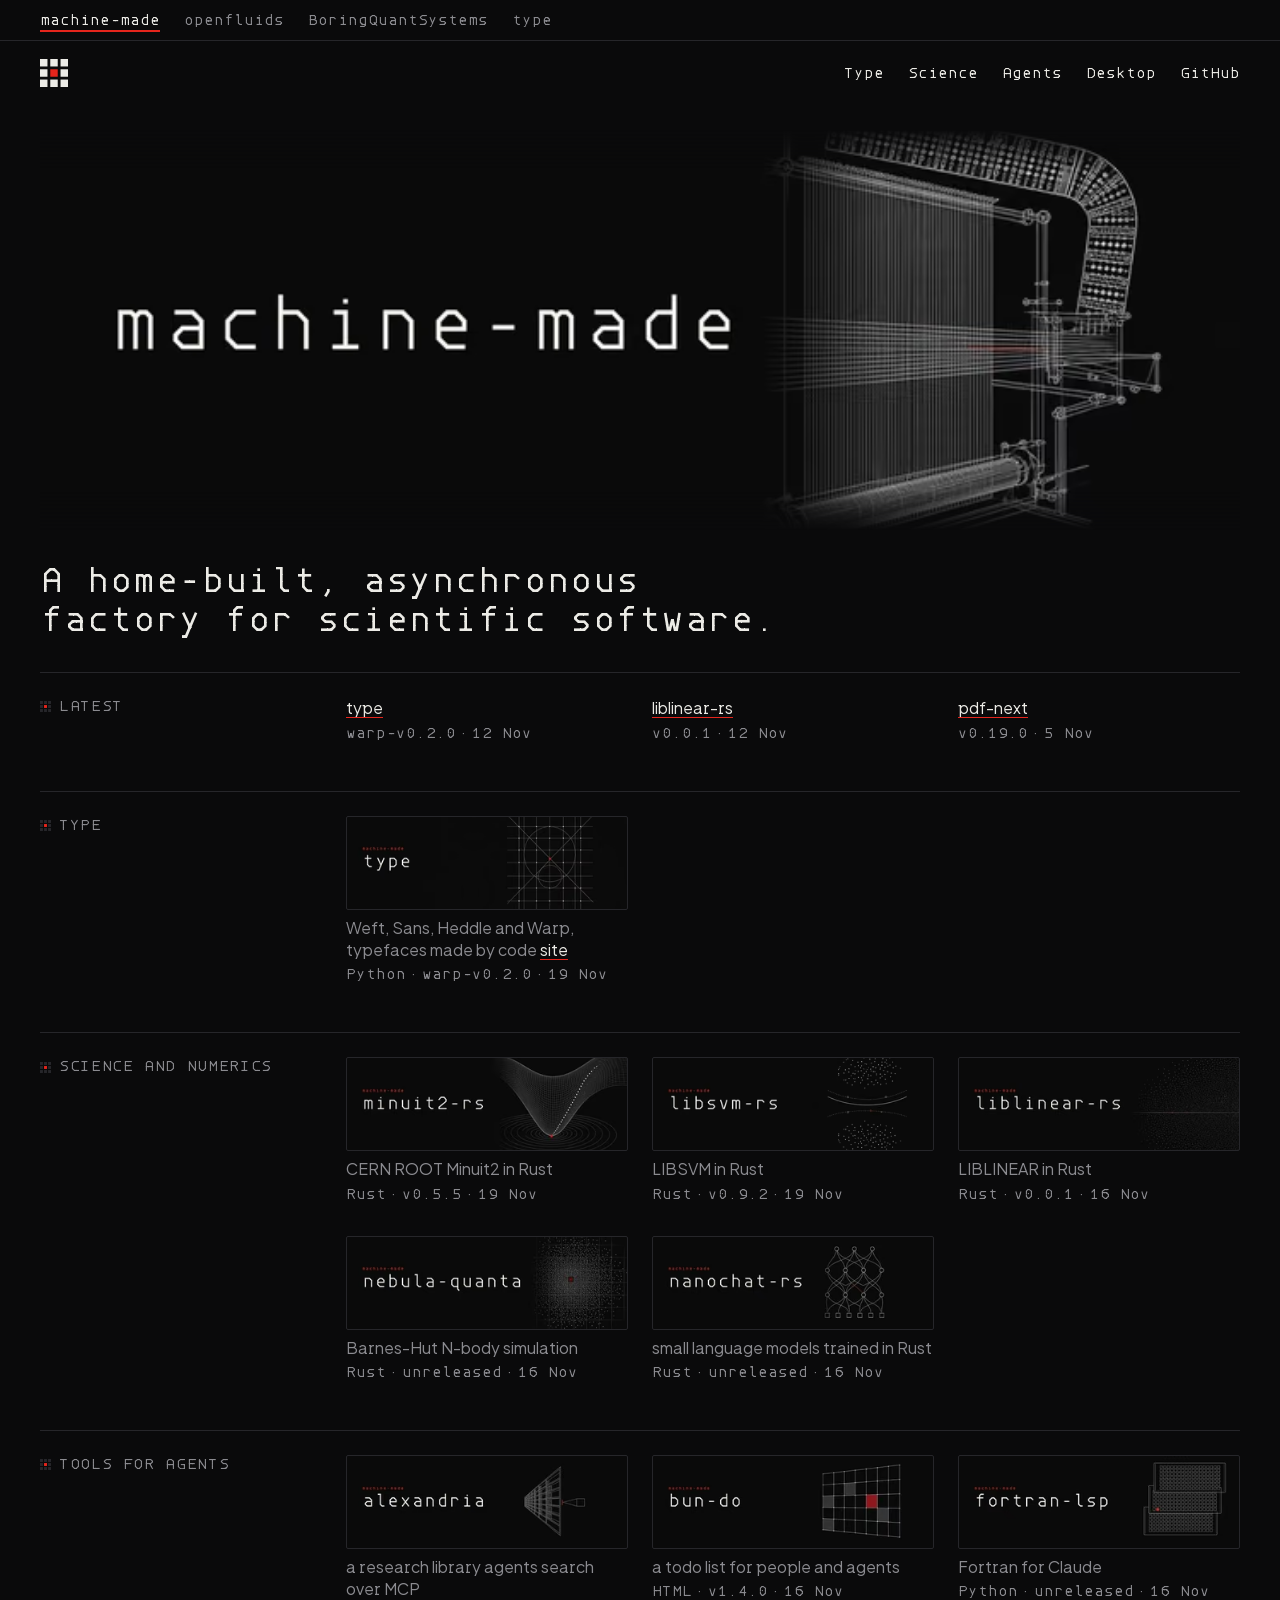
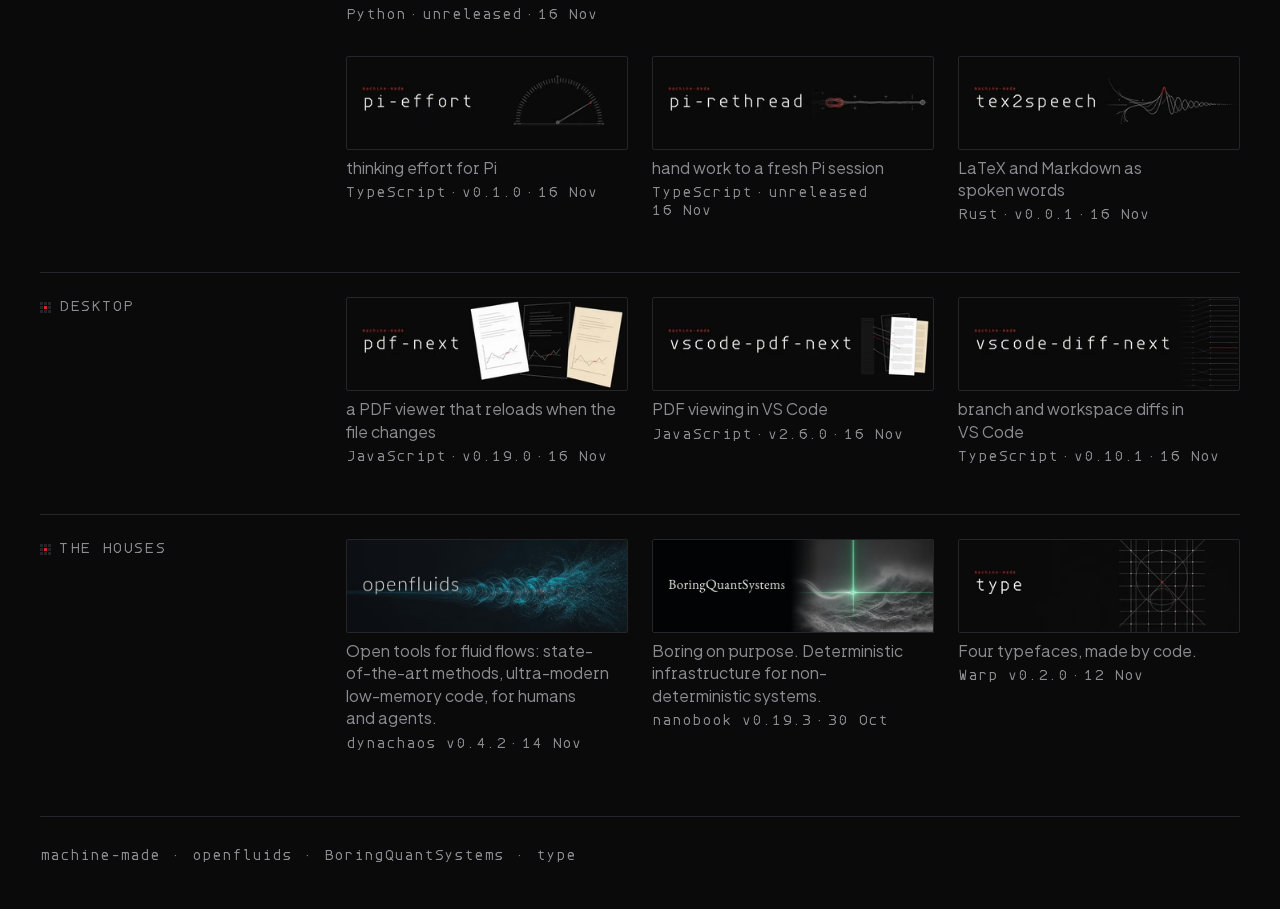
==== commit f895aedb: "site: the type page fits a phone narrower than 390 px Two lines of the type home page do not wrap: t" ====
--- a/docs/index.html
+++ b/docs/index.html
@@ -65,8 +65,9 @@
 .secs [aria-current]::after { content: ""; position: absolute; left: 0; right: 0; bottom: var(--sp-2); height: 2px; background: var(--accent); }
 @media (max-width: 719px) {
   .b1 ul { flex-wrap: wrap; height: auto; column-gap: var(--sp-4); row-gap: 0; padding-block: var(--sp-1); overflow: visible; }
-  .b1 li { height: var(--sp-6); }
-  :root { --b1h: 73px; }
+  .b1 li { height: 44px; }
+  :root { --b1h: 97px; }
+  .logo { min-height: 44px; }
   .secs { -webkit-mask-image: linear-gradient(90deg, #000 calc(100% - var(--sp-6)), transparent); mask-image: linear-gradient(90deg, #000 calc(100% - var(--sp-6)), transparent); padding-right: var(--sp-6); }
   .b2 .wrap { justify-content: flex-start; gap: var(--sp-4); }
   .secs { gap: var(--sp-4); }
@@ -135,6 +136,7 @@
 @media (max-width: 519px) {
   .latest, .latest.n1, .latest.n2, .latest.n4 { grid-template-columns: minmax(0, 1fr); gap: 0; border-top: 1px solid var(--line); }
   .latest li, .latest.n1 li { grid-template-columns: minmax(0, 1fr) auto; align-items: baseline; gap: var(--sp-4); padding-block: var(--sp-3); border-bottom: 1px solid var(--line); }
+  .latest a { padding-block: var(--sp-3); margin-block: calc(-1 * var(--sp-3)); }
 }
 footer { margin-top: var(--sp-8); padding-bottom: max(var(--sp-6), env(safe-area-inset-bottom)); }
 footer .fl { padding-top: var(--sp-4); border-top: 1px solid var(--line); overflow: hidden; }
@@ -143,7 +145,6 @@
 footer li::before { content: "\00b7"; width: var(--sp-6); text-align: center; }
 footer a { display: inline-flex; align-items: center; min-height: 44px; }
 @media (hover: hover) { footer a:hover { color: var(--text); } }
-@media (max-width: 719px) { footer a { min-height: var(--sp-6); } }
 .tester { display: grid; gap: 0; }
 .trow { display: grid; grid-template-columns: repeat(12, minmax(0, 1fr)); column-gap: var(--gutter); padding-block: var(--sp-4); border-bottom: 1px solid var(--line); }
 .trow:first-child { padding-top: 0; }
@@ -177,6 +178,7 @@
 .tile.sans { font-family: var(--f-sans); font-weight: 500; letter-spacing: -0.02em; }
 .tile.heddle { font-family: var(--f-heddle); font-weight: 700; }
 .tile.warp { font-family: var(--f-warp); }
+@media (max-width: 389px) { .tile { font-size: var(--step-3); } .heddle.fit1 { font-stretch: 70%; } }
 .table { border-top: 1px solid var(--line); }
 .table li { display: grid; grid-template-columns: 120px minmax(0, 1fr); gap: var(--sp-4); padding-block: var(--sp-3); border-bottom: 1px solid var(--line); }
 .table .k { font: 400 var(--step--1)/1.9 var(--f-weft); color: var(--muted); }
